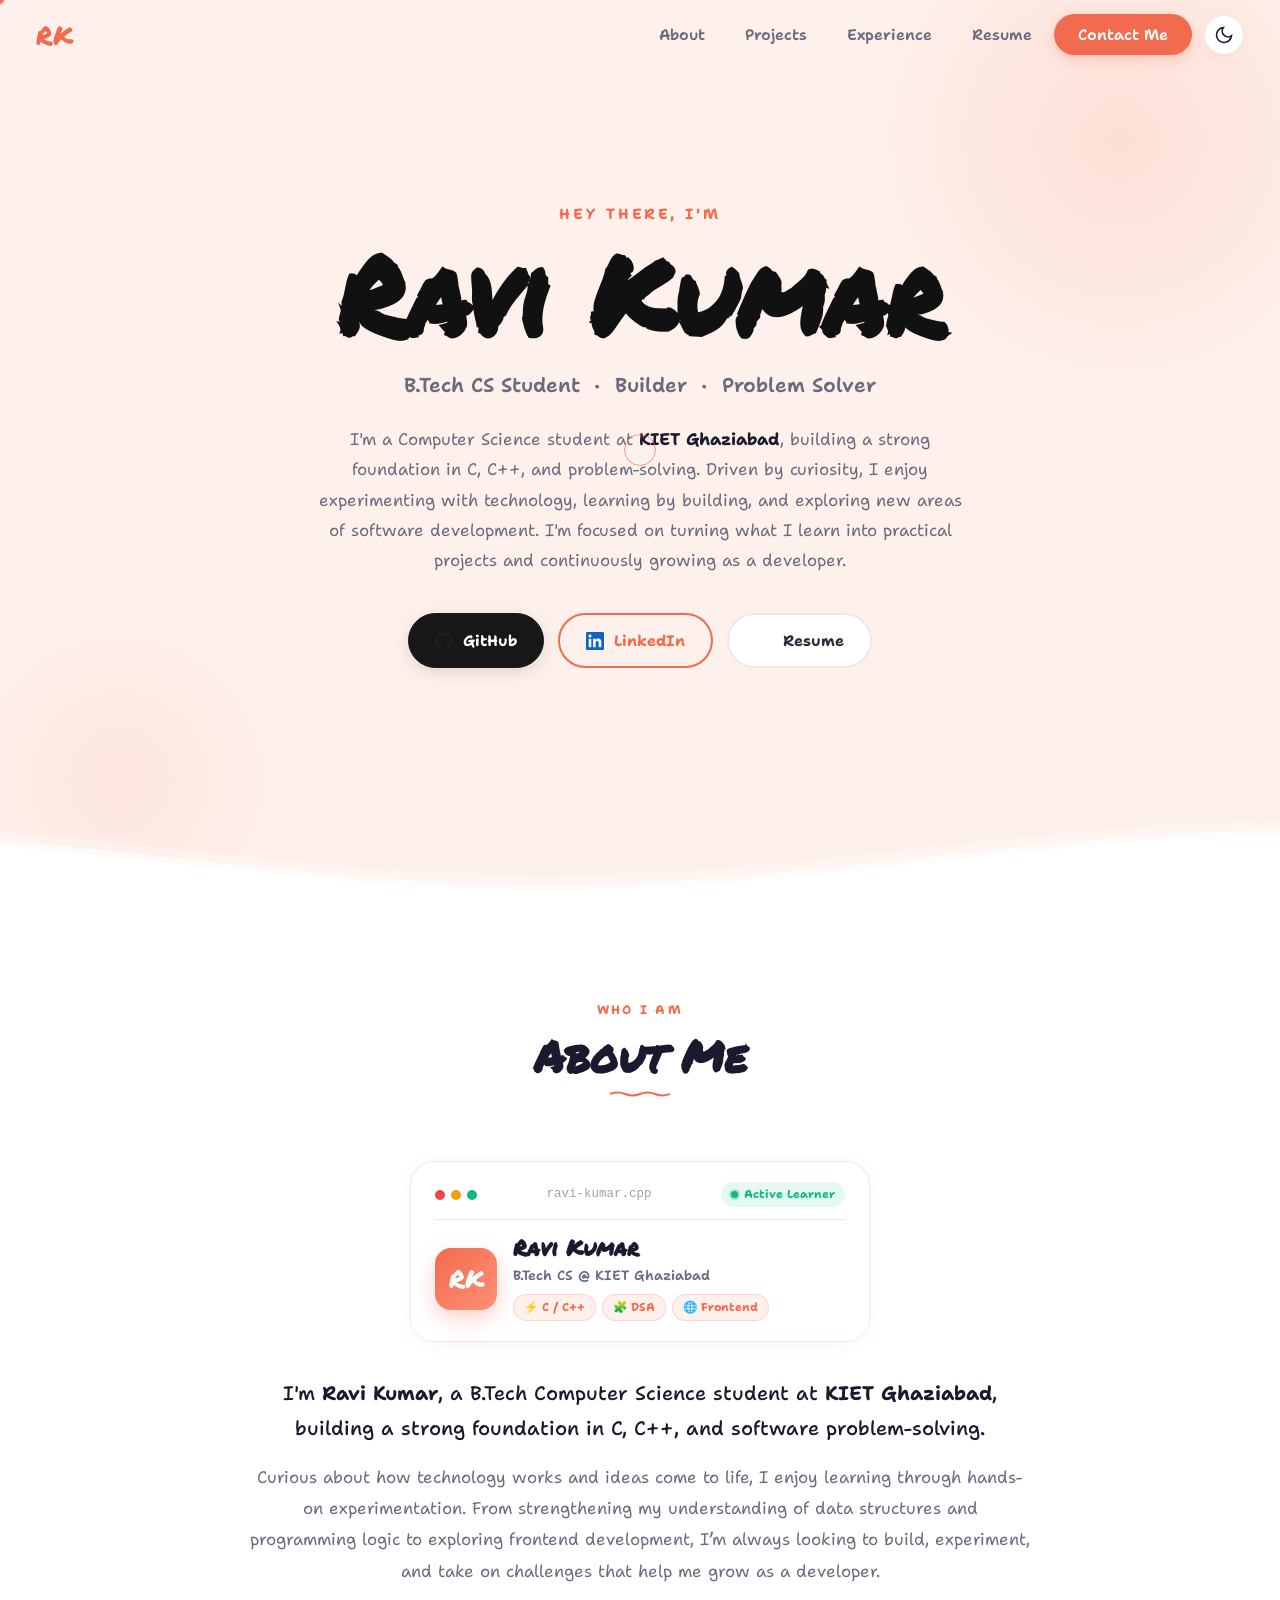
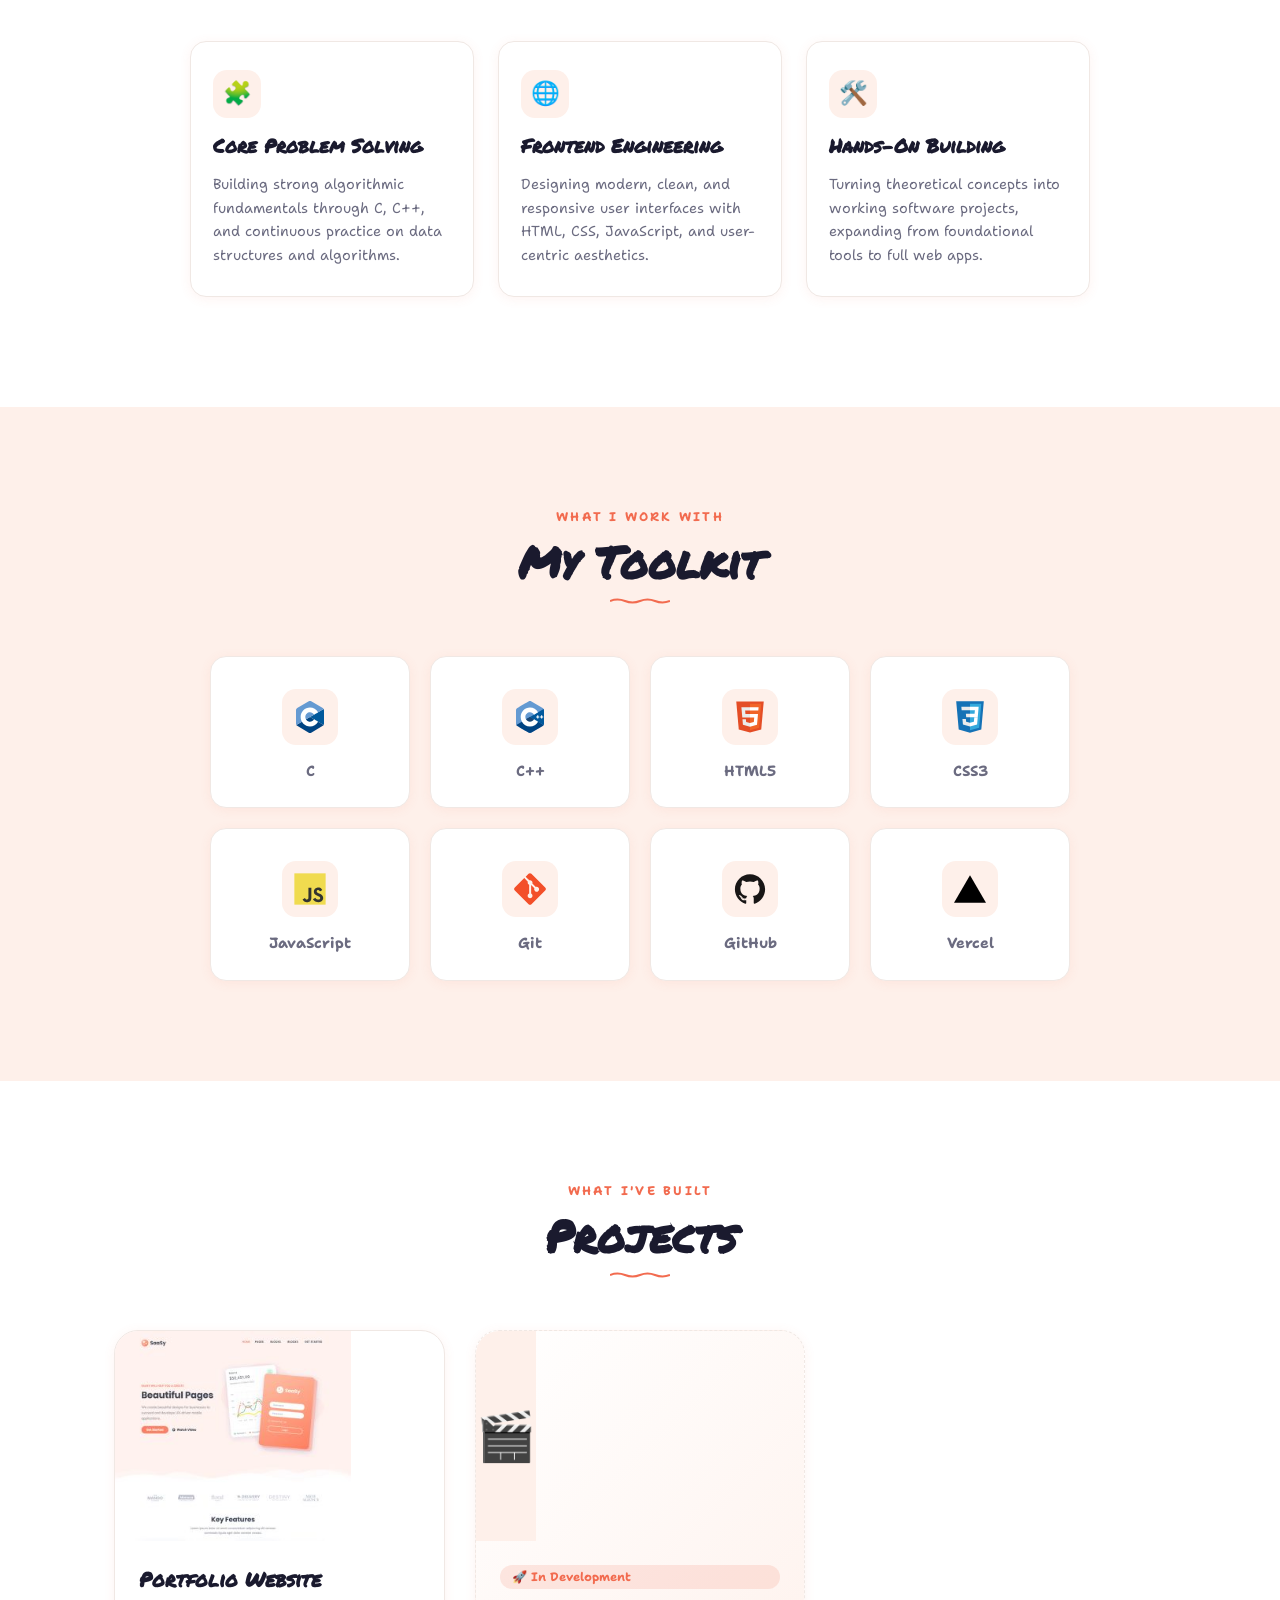
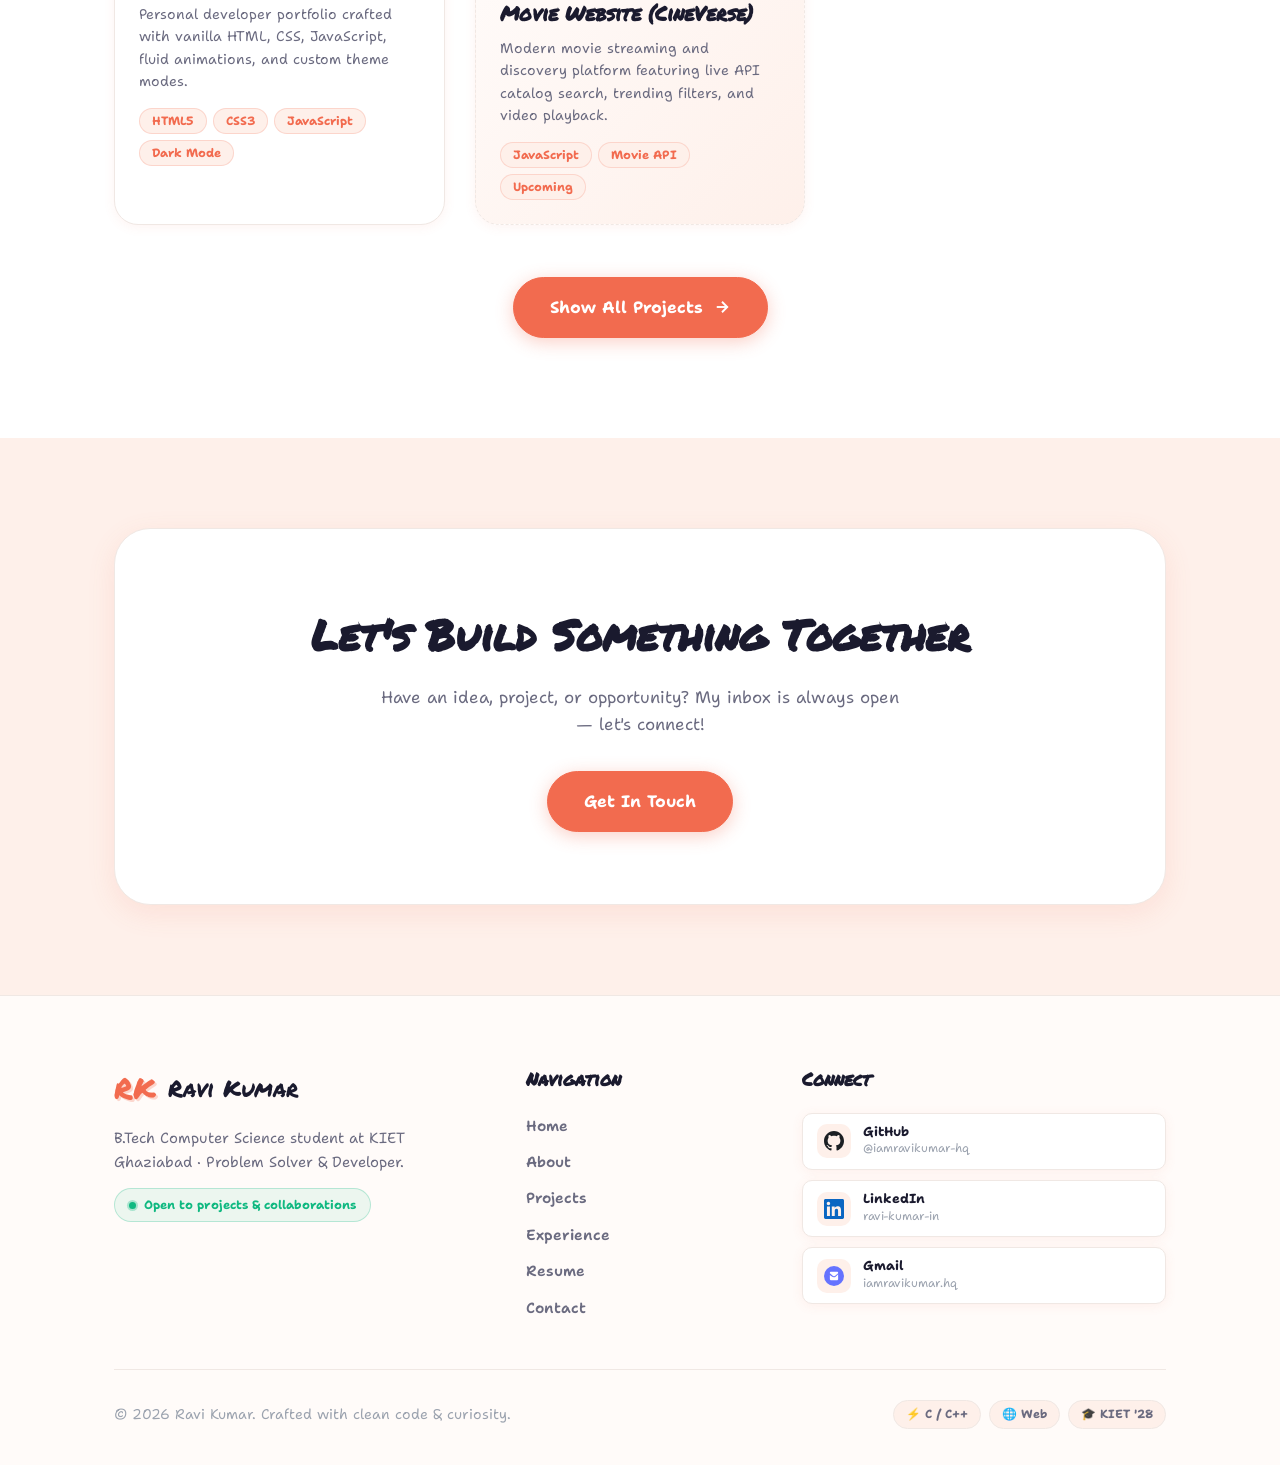
==== index.html @ 20025835 "Initial commit" ====
<!DOCTYPE html>
<html lang="en">
<head>
  <meta charset="UTF-8" />
  <meta name="viewport" content="width=device-width, initial-scale=1.0" />
  <title>Ravi Kumar — Portfolio</title>
  <link rel="stylesheet" href="style.css" />
  <!-- Theme Setter to prevent Flash of Unstyled Theme -->
  <script>
    (function () {
      const saved = localStorage.getItem('theme');
      const prefersDark = window.matchMedia && window.matchMedia('(prefers-color-scheme: dark)').matches;
      if (saved === 'dark' || (!saved && prefersDark)) {
        document.documentElement.setAttribute('data-theme', 'dark');
      } else {
        document.documentElement.setAttribute('data-theme', 'light');
      }
    })();
  </script>
</head>
<body>

  <!-- Custom Cursor -->
  <div class="cursor-dot" id="cursorDot"></div>
  <div class="cursor-ring" id="cursorRing"></div>

  <!-- ═══════════════════════════ NAV ═══════════════════════════ -->
  <nav class="navbar" id="navbar">
    <div class="nav-brand">
      <a href="index.html"><span class="brand-marker">RK</span></a>
    </div>
    <div class="nav-right">
      <ul class="nav-links" id="navLinks">
        <li><a href="#about"           class="nav-link">About</a></li>
        <li><a href="#projects"        class="nav-link">Projects</a></li>
        <li><a href="experience.html"  class="nav-link">Experience</a></li>
        <li><a href="resume.html"      class="nav-link">Resume</a></li>
        <li><a href="contact.html"     class="nav-link nav-cta">Contact Me</a></li>
      </ul>
      <button class="theme-toggle" id="themeToggle" aria-label="Toggle dark/light theme" title="Toggle theme">
        <svg class="sun-icon" viewBox="0 0 24 24" width="20" height="20" fill="none" stroke="currentColor" stroke-width="2"><circle cx="12" cy="12" r="5"/><line x1="12" y1="1" x2="12" y2="3"/><line x1="12" y1="21" x2="12" y2="23"/><line x1="4.22" y1="4.22" x2="5.64" y2="5.64"/><line x1="18.36" y1="18.36" x2="19.78" y2="19.78"/><line x1="1" y1="12" x2="3" y2="12"/><line x1="21" y1="12" x2="23" y2="12"/><line x1="4.22" y1="19.78" x2="5.64" y2="18.36"/><line x1="18.36" y1="5.64" x2="19.78" y2="4.22"/></svg>
        <svg class="moon-icon" viewBox="0 0 24 24" width="20" height="20" fill="none" stroke="currentColor" stroke-width="2"><path d="M21 12.79A9 9 0 1 1 11.21 3 7 7 0 0 0 21 12.79z"/></svg>
      </button>
      <button class="hamburger" id="hamburger" aria-label="Toggle menu">
        <span></span><span></span><span></span>
      </button>
    </div>
  </nav>

  <!-- ═══════════════════════════ HERO ═══════════════════════════ -->
  <section class="hero" id="home">
    <div class="hero-content">
      <p class="hero-greeting">Hey there, I'm</p>
      <!-- User Req 1: Ravi Kumar written in black color -->
      <h1 class="hero-name">Ravi <span>Kumar</span></h1>
      <p class="hero-tagline">B.Tech CS Student &nbsp;·&nbsp; Builder &nbsp;·&nbsp; Problem Solver</p>
      <!-- User Req 6: Updated hero about me -->
      <p class="hero-about">
        I'm a Computer Science student at <strong>KIET Ghaziabad</strong>, building a strong foundation in C, C++, and problem-solving. Driven by curiosity, I enjoy experimenting with technology, learning by building, and exploring new areas of software development. I'm focused on turning what I learn into practical projects and continuously growing as a developer.
      </p>
      <div class="hero-actions">
        <!-- User Req 2 & 5: GitHub button is NOT always orange, correct GitHub link -->
        <a href="https://github.com/iamravikumar-hq" target="_blank" rel="noopener noreferrer" class="btn btn-github">
          <img src="assets/socialicons/github-light.svg" alt="GitHub" width="18" height="18" />
          GitHub
        </a>
        <!-- User Req 5: Correct LinkedIn link -->
        <a href="https://www.linkedin.com/in/ravi-kumar-in" target="_blank" rel="noopener noreferrer" class="btn btn-outline">
          <img src="assets/socialicons/linkedin.svg" alt="LinkedIn" width="18" height="18" />
          LinkedIn
        </a>
        <!-- User Req 13: Resume button links to in-progress resume page -->
        <a href="resume.html" class="btn btn-ghost">
          <img src="assets/techstackicon/icons8-document.svg" alt="Resume" width="18" height="18" />
          Resume
        </a>
      </div>
    </div>

    <!-- User Req 3: "remove that scroll under linkedin" — hero-scroll completely removed -->

    <!-- Animated Wave divider with Dark Mode Support -->
    <div class="hero-wave">
      <svg class="waves" xmlns="http://www.w3.org/2000/svg" xmlns:xlink="http://www.w3.org/1999/xlink"
        viewBox="0 24 150 28" preserveAspectRatio="none" shape-rendering="auto">
        <defs>
          <path id="gentle-wave" d="M-160 44c30 0 58-18 88-18s 58 18 88 18 58-18 88-18 58 18 88 18 v44h-352z" />
        </defs>
        <g class="parallax-waves">
          <use class="wave-layer wave-1" xlink:href="#gentle-wave" x="48" y="0" />
          <use class="wave-layer wave-2" xlink:href="#gentle-wave" x="48" y="3" />
          <use class="wave-layer wave-3" xlink:href="#gentle-wave" x="48" y="5" />
          <use class="wave-layer wave-4" xlink:href="#gentle-wave" x="48" y="7" />
        </g>
      </svg>
    </div>
  </section>

  <!-- ═══════════════════════════ ABOUT ═══════════════════════════ -->
  <section class="about-strip" id="about">
    <div class="container">
      <div class="about-centered">

        <div class="section-head" style="margin-bottom: 28px;">
          <span class="section-eyebrow">Who I Am</span>
          <h2 class="section-title">About Me</h2>
          <span class="wavy-line"></span>
        </div>

        <!-- User Req 7: Replaced unprofessional circle & green dot with modern developer card -->
        <div class="about-dev-badge">
          <div class="dev-badge-header">
            <div class="terminal-dots">
              <span class="dot red"></span>
              <span class="dot yellow"></span>
              <span class="dot green"></span>
            </div>
            <span class="terminal-title">ravi-kumar.cpp</span>
            <span class="dev-status-pill">
              <span class="pulse-dot"></span> Active Learner
            </span>
          </div>
          <div class="dev-badge-body">
            <div class="dev-avatar-initials">RK</div>
            <div class="dev-badge-info">
              <h3 class="dev-name">Ravi Kumar</h3>
              <p class="dev-role">B.Tech CS @ KIET Ghaziabad</p>
              <div class="dev-tags">
                <span class="dev-tag">⚡ C / C++</span>
                <span class="dev-tag">🧩 DSA</span>
                <span class="dev-tag">🌐 Frontend</span>
              </div>
            </div>
          </div>
        </div>

        <!-- User Req 7: Updated bio story -->
        <div class="about-bio-box">
          <p class="about-lead">
            I'm <strong>Ravi Kumar</strong>, a B.Tech Computer Science student at <strong>KIET Ghaziabad</strong>, building a strong foundation in C, C++, and software problem-solving.
          </p>
          <p class="about-text">
            Curious about how technology works and ideas come to life, I enjoy learning through hands-on experimentation. From strengthening my understanding of data structures and programming logic to exploring frontend development, I’m always looking to build, experiment, and take on challenges that help me grow as a developer.
          </p>
        </div>

        <!-- User Req 8: Replaced 4 counter boxes with 3 sleek Focus & Exploration Cards -->
        <div class="about-focus-grid">
          <div class="focus-card">
            <div class="focus-icon-wrap">🧩</div>
            <h3 class="focus-title">Core Problem Solving</h3>
            <p class="focus-desc">Building strong algorithmic fundamentals through C, C++, and continuous practice on data structures and algorithms.</p>
          </div>
          <div class="focus-card">
            <div class="focus-icon-wrap">🌐</div>
            <h3 class="focus-title">Frontend Engineering</h3>
            <p class="focus-desc">Designing modern, clean, and responsive user interfaces with HTML, CSS, JavaScript, and user-centric aesthetics.</p>
          </div>
          <div class="focus-card">
            <div class="focus-icon-wrap">🛠️</div>
            <h3 class="focus-title">Hands-On Building</h3>
            <p class="focus-desc">Turning theoretical concepts into working software projects, expanding from foundational tools to full web apps.</p>
          </div>
        </div>

      </div>
    </div>
  </section>

  <!-- ═══════════════════════════ TOOLKIT ═══════════════════════════ -->
  <section class="toolkit" id="toolkit">
    <div class="container">
      <div class="section-head">
        <span class="section-eyebrow">What I Work With</span>
        <h2 class="section-title">My Toolkit</h2>
        <span class="wavy-line"></span>
      </div>

      <div class="tools-grid">

        <div class="tool-card">
          <div class="tool-icon-wrap">
            <img src="assets/techstackicon/c.svg" alt="C" class="tool-svg-icon" />
          </div>
          <span class="tool-name">C</span>
        </div>

        <div class="tool-card">
          <div class="tool-icon-wrap">
            <img src="assets/techstackicon/c++/cplusplus.svg" alt="C++" class="tool-svg-icon" />
          </div>
          <span class="tool-name">C++</span>
        </div>

        <div class="tool-card">
          <div class="tool-icon-wrap">
            <img src="assets/techstackicon/html5/html5-original.svg" alt="HTML5" class="tool-svg-icon" />
          </div>
          <span class="tool-name">HTML5</span>
        </div>

        <div class="tool-card">
          <div class="tool-icon-wrap">
            <img src="assets/techstackicon/css3/css3-original.svg" alt="CSS3" class="tool-svg-icon" />
          </div>
          <span class="tool-name">CSS3</span>
        </div>

        <div class="tool-card">
          <div class="tool-icon-wrap">
            <img src="assets/techstackicon/javascript/javascript-original.svg" alt="JavaScript" class="tool-svg-icon" />
          </div>
          <span class="tool-name">JavaScript</span>
        </div>

        <div class="tool-card">
          <div class="tool-icon-wrap">
            <img src="assets/techstackicon/git/git-original.svg" alt="Git" class="tool-svg-icon" />
          </div>
          <span class="tool-name">Git</span>
        </div>

        <div class="tool-card">
          <div class="tool-icon-wrap">
            <img src="assets/techstackicon/github/github-original.svg" alt="GitHub" class="tool-svg-icon" />
          </div>
          <span class="tool-name">GitHub</span>
        </div>

        <div class="tool-card">
          <div class="tool-icon-wrap">
            <img src="assets/techstackicon/vercel/vercel-original.svg" alt="Vercel" class="tool-svg-icon" />
          </div>
          <span class="tool-name">Vercel</span>
        </div>

      </div>
    </div>
  </section>

  <!-- ═══════════════════════════ PROJECTS PREVIEW ═══════════════════════════ -->
  <section class="projects-preview" id="projects">
    <div class="container">
      <div class="section-head">
        <span class="section-eyebrow">What I've Built</span>
        <h2 class="section-title">Projects</h2>
        <span class="wavy-line"></span>
      </div>

      <div class="projects-grid" id="projectsGrid">

        <!-- Portfolio Project Card -->
        <button
          class="project-card"
          onclick="openModal('portfolio')"
          aria-label="View Portfolio project"
        >
          <div class="project-card-img">
            <img src="assets/templates/01_home-300x267.jpg.jpeg" alt="Portfolio Project Screenshot" />
            <div class="project-card-overlay">
              <span class="view-label">View Details</span>
            </div>
          </div>
          <div class="project-card-info">
            <h3 class="project-name">Portfolio Website</h3>
            <p class="project-desc-short">Personal developer portfolio crafted with vanilla HTML, CSS, JavaScript, fluid animations, and custom theme modes.</p>
            <div class="project-tags">
              <span class="tag">HTML5</span>
              <span class="tag">CSS3</span>
              <span class="tag">JavaScript</span>
              <span class="tag">Dark Mode</span>
            </div>
          </div>
        </button>

        <!-- Upcoming Movie Website Preview Card -->
        <button
          class="project-card project-card-teaser"
          onclick="openModal('cineverse')"
          aria-label="Upcoming Project: CineVerse"
        >
          <div class="project-card-img">
            🎬
          </div>
          <div class="project-card-info">
            <div class="teaser-badge">🚀 In Development</div>
            <h3 class="project-name">Movie Website (CineVerse)</h3>
            <p class="project-desc-short">Modern movie streaming and discovery platform featuring live API catalog search, trending filters, and video playback.</p>
            <div class="project-tags">
              <span class="tag">JavaScript</span>
              <span class="tag">Movie API</span>
              <span class="tag">Upcoming</span>
            </div>
          </div>
        </button>

      </div>

      <div class="projects-cta">
        <a href="projects.html" class="btn btn-primary btn-lg">
          Show All Projects
          <svg viewBox="0 0 24 24" width="18" height="18" fill="none" stroke="currentColor" stroke-width="2.5"><line x1="5" y1="12" x2="19" y2="12"/><polyline points="12,5 19,12 12,19"/></svg>
        </a>
      </div>
    </div>
  </section>

  <!-- ═══════════════════════════ CONTACT TEASER ═══════════════════════════ -->
  <section class="contact-teaser">
    <div class="container">
      <div class="teaser-box">
        <h2 class="teaser-title">Let's Build Something Together</h2>
        <p class="teaser-desc">Have an idea, project, or opportunity? My inbox is always open — let's connect!</p>
        <a href="contact.html" class="btn btn-primary btn-lg">Get In Touch</a>
      </div>
    </div>
  </section>

  <!-- ═══════════════════════════ LIGHT 3D FOOTER (Req 10) ═══════════════════════════ -->
  <footer class="footer">
    <div class="container">
      <div class="footer-top">
        <div class="footer-brand-col">
          <div class="footer-brand">
            <span class="brand-marker-3d">RK</span>
            <span class="footer-name">Ravi Kumar</span>
          </div>
          <p class="footer-bio">
            B.Tech Computer Science student at KIET Ghaziabad · Problem Solver &amp; Developer.
          </p>
          <div class="footer-status-badge">
            <span class="status-indicator-ping"></span>
            <span>Open to projects &amp; collaborations</span>
          </div>
        </div>

        <div class="footer-nav-col">
          <h4 class="footer-col-title">Navigation</h4>
          <ul class="footer-nav-links">
            <li><a href="#home" class="footer-link">Home</a></li>
            <li><a href="#about" class="footer-link">About</a></li>
            <li><a href="projects.html" class="footer-link">Projects</a></li>
            <li><a href="experience.html" class="footer-link">Experience</a></li>
            <li><a href="resume.html" class="footer-link">Resume</a></li>
            <li><a href="contact.html" class="footer-link">Contact</a></li>
          </ul>
        </div>

        <div class="footer-social-col">
          <h4 class="footer-col-title">Connect</h4>
          <div class="footer-social-cards">
            <!-- User Req 5: Updated GitHub link -->
            <a href="https://github.com/iamravikumar-hq" target="_blank" rel="noopener noreferrer" class="footer-social-card" aria-label="GitHub">
              <div class="social-card-icon">
                <img src="assets/socialicons/github-light.svg" alt="GitHub" width="20" height="20" />
              </div>
              <div class="social-card-text">
                <span class="social-card-name">GitHub</span>
                <span class="social-card-handle">@iamravikumar-hq</span>
              </div>
            </a>
            <!-- User Req 5: Updated LinkedIn link -->
            <a href="https://www.linkedin.com/in/ravi-kumar-in" target="_blank" rel="noopener noreferrer" class="footer-social-card" aria-label="LinkedIn">
              <div class="social-card-icon">
                <img src="assets/socialicons/linkedin.svg" alt="LinkedIn" width="20" height="20" />
              </div>
              <div class="social-card-text">
                <span class="social-card-name">LinkedIn</span>
                <span class="social-card-handle">ravi-kumar-in</span>
              </div>
            </a>
            <!-- User Req 12: Direct Gmail compose link -->
            <a href="https://mail.google.com/mail/?view=cm&fs=1&to=iamravikumar.hq@gmail.com&su=Hello%20Ravi%20-%20Portfolio%20Inquiry" target="_blank" rel="noopener noreferrer" class="footer-social-card" aria-label="Gmail">
              <div class="social-card-icon">
                <img src="assets/socialicons/mail.svg" alt="Gmail" width="20" height="20" />
              </div>
              <div class="social-card-text">
                <span class="social-card-name">Gmail</span>
                <span class="social-card-handle">iamravikumar.hq</span>
              </div>
            </a>
          </div>
        </div>
      </div>

      <div class="footer-bottom">
        <div class="footer-copy">
          <p>&#169; 2026 Ravi Kumar. Crafted with clean code &amp; curiosity.</p>
        </div>
        <div class="footer-badge-3d">
          <span class="tech-pill">⚡ C / C++</span>
          <span class="tech-pill">🌐 Web</span>
          <span class="tech-pill">🎓 KIET '28</span>
        </div>
      </div>
    </div>
  </footer>

  <!-- ═══════════════════════════ MODAL ═══════════════════════════ -->
  <div class="modal-overlay" id="modalOverlay" role="dialog" aria-modal="true" aria-labelledby="modalTitle">
    <div class="modal-box">
      <button class="modal-close" id="modalClose" aria-label="Close">&times;</button>
      <div class="modal-img">
        <img id="modalImg" src="" alt="" />
      </div>
      <div class="modal-body">
        <h2 class="modal-title" id="modalTitle"></h2>
        <p class="modal-desc"  id="modalDesc"></p>
        <div class="modal-tags" id="modalTags"></div>
        <div class="modal-links">
          <a href="#" id="modalLive" target="_blank" rel="noopener noreferrer" class="btn btn-primary">
            <svg viewBox="0 0 24 24" width="16" height="16" fill="none" stroke="currentColor" stroke-width="2"><path d="M18 13v6a2 2 0 01-2 2H5a2 2 0 01-2-2V8a2 2 0 012-2h6"/><polyline points="15,3 21,3 21,9"/><line x1="10" y1="14" x2="21" y2="3"/></svg>
            Live Demo
          </a>
          <a href="https://github.com/iamravikumar-hq" id="modalGithub" target="_blank" rel="noopener noreferrer" class="btn btn-outline">
            <img src="assets/techstackicon/github/github-original.svg" alt="GitHub" width="16" height="16" />
            Source Code
          </a>
        </div>
      </div>
    </div>
  </div>

  <script src="script.js"></script>
</body>
</html>
---- style.css ----
/* =============================================
   RAVI KUMAR PORTFOLIO — STYLESHEET
   Light & Dark Theme Editions
   Fonts: Shantell Sans (body) + Permanent Marker (display)
   ============================================= */

/* ── FONT FACES ── */
@font-face {
  font-family: 'Permanent Marker';
  src: url('assets/fonts/Permanent_Marker/PermanentMarker-Regular.ttf') format('truetype');
  font-weight: 400;
  font-display: swap;
}
@font-face {
  font-family: 'Shantell Sans';
  src: url('assets/fonts/Shantell_Sans/ShantellSans-VariableFont_BNCE,INFM,SPAC,wght.ttf') format('truetype');
  font-weight: 100 900;
  font-display: swap;
}
@font-face {
  font-family: 'Shantell Sans';
  src: url('assets/fonts/Shantell_Sans/ShantellSans-Italic-VariableFont_BNCE,INFM,SPAC,wght.ttf') format('truetype');
  font-weight: 100 900;
  font-style: italic;
  font-display: swap;
}

/* ── CSS CUSTOM PROPERTIES (LIGHT THEME DEFAULT) ── */
:root {
  /* Colors */
  --bg-base:           #fff9f7;
  --bg-peach:          #fef0ea;
  --bg-white:          #ffffff;
  --bg-card:           #ffffff;
  --bg-card-hover:     #fff5f0;

  --accent:            #f26b4f;
  --accent-light:      #ff8a72;
  --accent-glow:       rgba(242, 107, 79, 0.16);
  --accent-bg:         #fef0ea;

  --hero-title-color:  #111111;   /* Black color for Ravi Kumar */
  --navy:              #1a1a2e;
  --text-primary:      #2d2d3a;
  --text-secondary:    #6b6b80;
  --text-muted:        #9ca3af;

  --border:            #f0e8e4;
  --border-hover:      #f26b4f;

  --footer-bg:         #fffbf9;
  --footer-border:     #f0e8e4;
  --footer-card-bg:    #ffffff;
  --footer-card-border:#f0e8e4;

  --shadow-sm:         0 2px 12px rgba(242, 107, 79, 0.08);
  --shadow-md:         0 8px 28px rgba(242, 107, 79, 0.12);
  --shadow-lg:         0 18px 48px rgba(0, 0, 0, 0.09);

  /* Wave SVG Colors (transitioning into --bg-white) */
  --wave-1:            rgba(255, 255, 255, 0.35);
  --wave-2:            rgba(255, 255, 255, 0.6);
  --wave-3:            rgba(255, 255, 255, 0.85);
  --wave-4:            #ffffff;

  /* Typography */
  --font-display:      'Permanent Marker', cursive;
  --font-body:         'Shantell Sans', sans-serif;

  /* Layout */
  --nav-h:             70px;
  --radius:            16px;
  --radius-sm:         10px;
  --radius-lg:         24px;
  --radius-xl:         36px;
  --transition:        0.28s cubic-bezier(0.16, 1, 0.3, 1);
}

/* ── DARK THEME ── */
[data-theme="dark"] {
  --bg-base:           #0a0e17;
  --bg-peach:          #111724;
  --bg-white:          #161f30;
  --bg-card:           #1a2438;
  --bg-card-hover:     #212d46;

  --accent:            #f26b4f;
  --accent-light:      #ff856b;
  --accent-glow:       rgba(242, 107, 79, 0.25);
  --accent-bg:         rgba(242, 107, 79, 0.15);

  --hero-title-color:  #f8fafc;   /* High contrast crisp white for dark mode */
  --navy:              #f8fafc;
  --text-primary:      #f1f5f9;
  --text-secondary:    #94a3b8;
  --text-muted:        #64748b;

  --border:            #243048;
  --border-hover:      #f26b4f;

  --footer-bg:         #0f1522;
  --footer-border:     #1e293b;
  --footer-card-bg:    #161f30;
  --footer-card-border:#243048;

  --shadow-sm:         0 2px 12px rgba(0, 0, 0, 0.35);
  --shadow-md:         0 8px 28px rgba(0, 0, 0, 0.48);
  --shadow-lg:         0 18px 48px rgba(0, 0, 0, 0.65);

  --wave-1:            rgba(22, 31, 48, 0.35);
  --wave-2:            rgba(22, 31, 48, 0.6);
  --wave-3:            rgba(22, 31, 48, 0.85);
  --wave-4:            #161f30;
}

/* ── RESET ── */
*, *::before, *::after {
  box-sizing: border-box;
  margin: 0;
  padding: 0;
}

html {
  scroll-behavior: smooth;
  font-size: 16px;
  cursor: none;
}

body {
  font-family: var(--font-body);
  background: var(--bg-base);
  color: var(--text-primary);
  line-height: 1.65;
  overflow-x: hidden;
  cursor: none;
  transition: background-color 0.3s ease, color 0.3s ease;
}

a {
  color: inherit;
  text-decoration: none;
  cursor: none;
}
img {
  max-width: 100%;
  display: block;
}
button {
  background: none;
  border: none;
  font-family: inherit;
  cursor: none;
}
ul {
  list-style: none;
}

/* ── CUSTOM CURSOR ── */
.cursor-dot,
.cursor-ring {
  position: fixed;
  top: 0;
  left: 0;
  pointer-events: none;
  z-index: 999999;
  transform: translate(-50%, -50%);
  border-radius: 50%;
  will-change: transform, left, top;
}

.cursor-dot {
  width: 7px;
  height: 7px;
  background: var(--accent);
  transition: transform 0.12s ease, background-color 0.2s ease, opacity 0.25s ease;
}

.cursor-ring {
  width: 32px;
  height: 32px;
  border: 1.5px solid var(--accent);
  opacity: 0.65;
  transition: width 0.2s cubic-bezier(0.16, 1, 0.3, 1),
              height 0.2s cubic-bezier(0.16, 1, 0.3, 1),
              border-color 0.2s ease,
              background-color 0.2s ease,
              opacity 0.2s ease;
}

/* Hover effect: user requested cursor pointer slightly small when hovering */
body .cursor-ring.hovered {
  width: 22px;
  height: 22px;
  opacity: 0.95;
  border-color: var(--accent);
  background: var(--accent-glow);
}

body .cursor-dot.hovered {
  transform: translate(-50%, -50%) scale(0.7);
  background: var(--accent);
}

body.cursor-hidden .cursor-dot,
body.cursor-hidden .cursor-ring {
  opacity: 0 !important;
}

/* On Touch Devices: gracefully fallback to default pointer */
@media (pointer: coarse) {
  .cursor-dot, .cursor-ring { display: none !important; }
  html, body, button, a, .btn { cursor: auto !important; }
}

/* ── SCROLLBAR ── */
::-webkit-scrollbar { width: 6px; }
::-webkit-scrollbar-track { background: var(--bg-peach); }
::-webkit-scrollbar-thumb { background: var(--accent); border-radius: 3px; }

/* ── CONTAINER & UTILITIES ── */
.container {
  max-width: 1100px;
  margin: 0 auto;
  padding: 0 24px;
}

.wavy-line {
  display: block;
  width: 60px;
  height: 6px;
  margin: 10px auto 36px;
  background: none;
  position: relative;
}
.wavy-line::after {
  content: '';
  display: block;
  position: absolute;
  left: 0; top: 0;
  width: 100%;
  height: 100%;
  background-image: url("data:image/svg+xml,%3Csvg width='60' height='6' viewBox='0 0 60 6' fill='none' xmlns='http://www.w3.org/2000/svg'%3E%3Cpath d='M0 3 Q7.5 0 15 3 Q22.5 6 30 3 Q37.5 0 45 3 Q52.5 6 60 3' stroke='%23f26b4f' stroke-width='2' fill='none'/%3E%3C/svg%3E");
  background-repeat: no-repeat;
  background-size: 100%;
}

.section-head {
  text-align: center;
  margin-bottom: 52px;
}

.section-eyebrow {
  display: block;
  font-family: var(--font-body);
  font-weight: 700;
  font-size: 0.78rem;
  letter-spacing: 0.18em;
  text-transform: uppercase;
  color: var(--accent);
  margin-bottom: 10px;
  text-align: center;
}

.section-title {
  font-family: var(--font-display);
  font-size: clamp(2rem, 4.2vw, 2.75rem);
  line-height: 1.15;
  color: var(--navy);
  text-align: center;
  margin-bottom: 0;
}

/* ── BUTTONS ── */
.btn {
  display: inline-flex;
  align-items: center;
  justify-content: center;
  gap: 10px;
  padding: 13px 26px;
  border-radius: 50px;
  font-family: var(--font-body);
  font-weight: 700;
  font-size: 0.95rem;
  transition: var(--transition);
  cursor: none;
  position: relative;
  text-decoration: none;
  white-space: nowrap;
}

.btn-primary {
  background: var(--accent);
  color: #ffffff;
  border: 1.5px solid var(--accent);
  box-shadow: 0 4px 18px rgba(242, 107, 79, 0.32);
}
.btn-primary:hover {
  background: var(--accent-light);
  border-color: var(--accent-light);
  transform: translateY(-2px);
  box-shadow: 0 8px 26px rgba(242, 107, 79, 0.42);
}

/* GitHub button: Sleek dark styling (not always orange!) */
.btn-github {
  background: #181717;
  color: #ffffff;
  border: 1.5px solid #181717;
  box-shadow: 0 4px 16px rgba(0, 0, 0, 0.12);
}
.btn-github:hover {
  background: #24292e;
  border-color: #24292e;
  color: #ffffff;
  transform: translateY(-2px);
  box-shadow: 0 8px 24px rgba(0, 0, 0, 0.2);
}
[data-theme="dark"] .btn-github {
  background: #212836;
  color: #f1f5f9;
  border-color: #334155;
}
[data-theme="dark"] .btn-github:hover {
  background: #2c384d;
  border-color: #f26b4f;
}

.btn-outline {
  border: 2px solid var(--accent);
  color: var(--accent);
  background: transparent;
}
.btn-outline:hover {
  background: var(--accent);
  color: #ffffff;
  transform: translateY(-2px);
  box-shadow: 0 6px 20px rgba(242, 107, 79, 0.28);
}

.btn-ghost {
  color: var(--text-primary);
  border: 2px solid var(--border);
  background: var(--bg-card);
}
.btn-ghost:hover {
  border-color: var(--accent);
  color: var(--accent);
  transform: translateY(-2px);
  box-shadow: var(--shadow-sm);
}

.btn-lg {
  padding: 16px 36px;
  font-size: 1.03rem;
}

.btn img {
  width: 18px;
  height: 18px;
  object-fit: contain;
  vertical-align: middle;
}

/* ── NAVBAR ── */
.navbar {
  position: fixed;
  top: 0; left: 0; right: 0;
  z-index: 1000;
  height: var(--nav-h);
  display: flex;
  align-items: center;
  justify-content: space-between;
  padding: 0 36px;
  transition: background 0.3s ease, box-shadow 0.3s ease, border-color 0.3s ease;
  background: transparent;
}
.navbar.scrolled {
  background: rgba(255, 249, 247, 0.94);
  backdrop-filter: blur(16px);
  -webkit-backdrop-filter: blur(16px);
  box-shadow: 0 2px 18px rgba(242, 107, 79, 0.08);
  border-bottom: 1px solid var(--border);
}
[data-theme="dark"] .navbar.scrolled {
  background: rgba(16, 23, 36, 0.92);
  box-shadow: 0 2px 20px rgba(0, 0, 0, 0.4);
}

.nav-brand {
  display: flex;
  align-items: center;
  gap: 10px;
}
.brand-marker {
  font-family: var(--font-display);
  font-size: 1.65rem;
  color: var(--accent);
  transition: transform 0.25s ease;
  display: inline-block;
}
.nav-brand:hover .brand-marker {
  transform: scale(1.08) rotate(-4deg);
}

.nav-right {
  display: flex;
  align-items: center;
  gap: 12px;
}

.nav-links {
  display: flex;
  align-items: center;
  gap: 4px;
}
.nav-link {
  font-weight: 600;
  font-size: 0.95rem;
  color: var(--text-secondary);
  padding: 8px 18px;
  border-radius: 50px;
  transition: var(--transition);
  cursor: none;
}
.nav-link:hover,
.nav-link.active {
  color: var(--accent);
}

.nav-cta {
  background: var(--accent) !important;
  color: #ffffff !important;
  padding: 10px 24px !important;
  border-radius: 50px !important;
  box-shadow: 0 4px 14px rgba(242, 107, 79, 0.28);
}
.nav-cta:hover {
  background: var(--accent-light) !important;
  transform: translateY(-2px);
  box-shadow: 0 6px 22px rgba(242, 107, 79, 0.4) !important;
}

/* Theme Toggle Button */
.theme-toggle {
  width: 40px;
  height: 40px;
  border-radius: 50%;
  border: 1.5px solid var(--border);
  background: var(--bg-card);
  color: var(--navy);
  display: flex;
  align-items: center;
  justify-content: center;
  transition: var(--transition);
  cursor: none;
  box-shadow: var(--shadow-sm);
  position: relative;
  overflow: hidden;
}
.theme-toggle:hover {
  border-color: var(--accent);
  color: var(--accent);
  transform: translateY(-2px) rotate(15deg);
  box-shadow: var(--shadow-md);
}
.theme-toggle .sun-icon {
  display: none;
  stroke: #ff9d00;
  transition: transform 0.3s ease;
}
.theme-toggle .moon-icon {
  display: block;
  stroke: var(--navy);
  transition: transform 0.3s ease;
}
[data-theme="dark"] .theme-toggle .sun-icon {
  display: block;
}
[data-theme="dark"] .theme-toggle .moon-icon {
  display: none;
}

/* Hamburger */
.hamburger {
  display: none;
  flex-direction: column;
  gap: 5px;
  padding: 8px;
  cursor: none;
  background: none;
  border: none;
}
.hamburger span {
  display: block;
  width: 25px;
  height: 2px;
  background: var(--navy);
  border-radius: 2px;
  transition: var(--transition);
}
.hamburger.open span:nth-child(1) { transform: rotate(45deg) translate(5px, 5px); }
.hamburger.open span:nth-child(2) { opacity: 0; transform: scaleX(0); }
.hamburger.open span:nth-child(3) { transform: rotate(-45deg) translate(5px, -5px); }

/* ── HERO ── */
.hero {
  min-height: 100vh;
  display: flex;
  flex-direction: column;
  justify-content: center;
  align-items: center;
  text-align: center;
  padding: calc(var(--nav-h) + 40px) 24px 140px;
  background: var(--bg-peach);
  position: relative;
  overflow: hidden;
}

.hero::before {
  content: '';
  position: absolute;
  width: 520px; height: 520px;
  background: radial-gradient(circle, rgba(242, 107, 79, 0.12), transparent 70%);
  top: -120px; right: -100px;
  border-radius: 50%;
  pointer-events: none;
}
.hero::after {
  content: '';
  position: absolute;
  width: 360px; height: 360px;
  background: radial-gradient(circle, rgba(255, 180, 160, 0.15), transparent 70%);
  bottom: -60px; left: -60px;
  border-radius: 50%;
  pointer-events: none;
}

/* Wave divider (supports dark mode through wave layer classes) */
.hero-wave {
  position: absolute;
  bottom: 0;
  left: 0;
  width: 100%;
  overflow: hidden;
  line-height: 0;
  z-index: 2;
  pointer-events: none;
}
.hero-wave .waves {
  position: relative;
  width: 100%;
  height: 85px;
  min-height: 60px;
  max-height: 95px;
  display: block;
}

.wave-layer.wave-1 { fill: var(--wave-1); }
.wave-layer.wave-2 { fill: var(--wave-2); }
.wave-layer.wave-3 { fill: var(--wave-3); }
.wave-layer.wave-4 { fill: var(--wave-4); }

.parallax-waves > use {
  animation: waveMotion 25s cubic-bezier(.55, .5, .45, .5) infinite;
}
.parallax-waves > use:nth-child(1) { animation-delay: -2s; animation-duration: 7s; }
.parallax-waves > use:nth-child(2) { animation-delay: -3s; animation-duration: 10s; }
.parallax-waves > use:nth-child(3) { animation-delay: -4s; animation-duration: 14s; }
.parallax-waves > use:nth-child(4) { animation-delay: -5s; animation-duration: 20s; }

@keyframes waveMotion {
  0%   { transform: translate3d(-90px, 0, 0); }
  100% { transform: translate3d(85px, 0, 0); }
}

.hero-content {
  position: relative;
  z-index: 1;
  max-width: 820px;
  margin: 0 auto;
}

.hero-greeting {
  font-size: 0.92rem;
  font-weight: 700;
  letter-spacing: 0.2em;
  text-transform: uppercase;
  color: var(--accent);
  margin-bottom: 12px;
}

/* User requirement 1: "first write ravi kumar from black color" */
.hero-name {
  font-family: var(--font-display);
  font-size: clamp(3.2rem, 9.5vw, 6.8rem);
  line-height: 1.04;
  color: var(--hero-title-color); /* pure black in light mode */
  margin-bottom: 18px;
  animation: slideUp 0.9s cubic-bezier(0.16, 1, 0.3, 1) both;
  letter-spacing: -0.01em;
}
.hero-name span {
  color: var(--hero-title-color); /* Kumar is also in black color */
}

.hero-tagline {
  font-size: clamp(1rem, 2.6vw, 1.25rem);
  font-weight: 600;
  color: var(--text-secondary);
  margin-bottom: 22px;
  animation: slideUp 0.9s 0.1s cubic-bezier(0.16, 1, 0.3, 1) both;
}

.hero-about {
  font-size: 1.05rem;
  color: var(--text-secondary);
  max-width: 660px;
  margin: 0 auto 38px;
  animation: slideUp 0.9s 0.2s cubic-bezier(0.16, 1, 0.3, 1) both;
  line-height: 1.8;
}
.hero-about strong {
  color: var(--navy);
  font-weight: 700;
}

.hero-actions {
  display: flex;
  gap: 14px;
  justify-content: center;
  flex-wrap: wrap;
  animation: slideUp 0.9s 0.3s cubic-bezier(0.16, 1, 0.3, 1) both;
}

@keyframes slideUp {
  from { opacity: 0; transform: translateY(28px); }
  to   { opacity: 1; transform: translateY(0); }
}

/* ── ABOUT SECTION ── */
.about-strip {
  padding: 100px 0 110px;
  background: var(--bg-white);
  position: relative;
}

.about-centered {
  max-width: 900px;
  margin: 0 auto;
  text-align: center;
  display: flex;
  flex-direction: column;
  align-items: center;
}

/* Cool & Professional Developer Identity Card (Replaces the unprofessional circle & green dot) */
.about-dev-badge {
  background: var(--bg-card);
  border: 1.5px solid var(--border);
  border-radius: var(--radius-lg);
  padding: 20px 24px;
  max-width: 460px;
  width: 100%;
  margin-bottom: 34px;
  box-shadow: var(--shadow-sm);
  transition: transform 0.35s ease, box-shadow 0.35s ease, border-color 0.3s ease;
  position: relative;
  overflow: hidden;
  text-align: left;
}
.about-dev-badge:hover {
  transform: translateY(-4px) rotateX(2deg);
  box-shadow: var(--shadow-md);
  border-color: var(--accent);
}

.dev-badge-header {
  display: flex;
  align-items: center;
  justify-content: space-between;
  border-bottom: 1px solid var(--border);
  padding-bottom: 12px;
  margin-bottom: 16px;
}
.terminal-dots {
  display: flex;
  gap: 6px;
}
.terminal-dots .dot {
  width: 10px;
  height: 10px;
  border-radius: 50%;
  display: inline-block;
}
.terminal-dots .dot.red    { background: #ef4444; }
.terminal-dots .dot.yellow { background: #f59e0b; }
.terminal-dots .dot.green  { background: #10b981; }

.terminal-title {
  font-family: monospace;
  font-size: 0.78rem;
  color: var(--text-muted);
}

.dev-status-pill {
  display: inline-flex;
  align-items: center;
  gap: 6px;
  background: rgba(16, 185, 129, 0.1);
  color: #10b981;
  padding: 3px 10px;
  border-radius: 50px;
  font-size: 0.72rem;
  font-weight: 700;
}
.pulse-dot {
  width: 7px;
  height: 7px;
  background: #10b981;
  border-radius: 50%;
  box-shadow: 0 0 0 2px rgba(16, 185, 129, 0.3);
  animation: pulseGreen 2s infinite;
}
@keyframes pulseGreen {
  0%, 100% { transform: scale(1); opacity: 1; }
  50%      { transform: scale(1.3); opacity: 0.6; }
}

.dev-badge-body {
  display: flex;
  align-items: center;
  gap: 16px;
}
.dev-avatar-initials {
  width: 62px;
  height: 62px;
  border-radius: 16px;
  background: linear-gradient(135deg, var(--accent), #ff9076);
  color: #ffffff;
  font-family: var(--font-display);
  font-size: 1.55rem;
  display: flex;
  align-items: center;
  justify-content: center;
  flex-shrink: 0;
  box-shadow: 0 8px 20px rgba(242, 107, 79, 0.3);
}
.dev-badge-info {
  display: flex;
  flex-direction: column;
  gap: 4px;
}
.dev-name {
  font-family: var(--font-display);
  font-size: 1.35rem;
  color: var(--navy);
  line-height: 1.1;
}
.dev-role {
  font-size: 0.84rem;
  color: var(--text-secondary);
  font-weight: 600;
}
.dev-tags {
  display: flex;
  gap: 6px;
  margin-top: 4px;
  flex-wrap: wrap;
}
.dev-tag {
  font-size: 0.72rem;
  font-weight: 700;
  padding: 3px 10px;
  border-radius: 50px;
  background: var(--bg-peach);
  color: var(--accent);
  border: 1px solid rgba(242, 107, 79, 0.2);
}

.about-bio-box {
  max-width: 780px;
  margin: 0 auto 44px;
  text-align: center;
}
.about-lead {
  font-size: 1.22rem;
  line-height: 1.8;
  color: var(--navy);
  font-weight: 500;
  margin-bottom: 16px;
}
.about-lead strong {
  color: var(--navy);
  font-weight: 700;
}
.about-text {
  font-size: 1.05rem;
  line-height: 1.85;
  color: var(--text-secondary);
}

/* 3 Highlight Focus Cards */
.about-focus-grid {
  display: grid;
  grid-template-columns: repeat(3, 1fr);
  gap: 24px;
  width: 100%;
  margin-top: 10px;
  perspective: 1000px;
}
.focus-card {
  background: var(--bg-card);
  border: 1.5px solid var(--border);
  border-radius: var(--radius);
  padding: 28px 22px;
  box-shadow: var(--shadow-sm);
  transition: transform 0.35s cubic-bezier(0.16, 1, 0.3, 1),
              box-shadow 0.35s ease,
              border-color 0.25s ease;
  display: flex;
  flex-direction: column;
  gap: 12px;
  text-align: left;
  transform-style: preserve-3d;
}
.focus-card:hover {
  border-color: var(--accent);
  transform: translateY(-8px) rotateX(4deg) rotateY(-2deg);
  box-shadow: var(--shadow-md);
}
.focus-icon-wrap {
  width: 48px;
  height: 48px;
  background: var(--accent-bg);
  border-radius: 14px;
  display: flex;
  align-items: center;
  justify-content: center;
  font-size: 1.45rem;
  transition: background 0.2s ease, transform 0.25s ease;
}
.focus-card:hover .focus-icon-wrap {
  transform: scale(1.1);
  background: var(--accent);
}
.focus-title {
  font-family: var(--font-display);
  font-size: 1.18rem;
  color: var(--navy);
}
.focus-desc {
  font-size: 0.9rem;
  color: var(--text-secondary);
  line-height: 1.65;
}

/* ── TOOLKIT ── */
.toolkit {
  padding: 100px 0;
  background: var(--bg-peach);
  text-align: center;
}
.toolkit .section-head { margin-bottom: 52px; }

.tools-grid {
  display: grid;
  grid-template-columns: repeat(4, 1fr);
  gap: 20px;
  max-width: 860px;
  margin: 0 auto;
  perspective: 1000px;
}
.tool-card {
  background: var(--bg-card);
  border: 1.5px solid var(--border);
  border-radius: var(--radius);
  padding: 32px 20px 24px;
  display: flex;
  flex-direction: column;
  align-items: center;
  gap: 14px;
  transition: transform 0.3s cubic-bezier(0.16, 1, 0.3, 1),
              box-shadow 0.3s ease,
              border-color 0.25s ease;
  cursor: none;
  box-shadow: var(--shadow-sm);
  transform-style: preserve-3d;
}
.tool-card:hover {
  border-color: var(--accent);
  box-shadow: var(--shadow-md);
  transform: translateY(-8px) scale(1.03);
}
.tool-icon-wrap {
  width: 56px;
  height: 56px;
  background: var(--accent-bg);
  border-radius: 14px;
  display: flex;
  align-items: center;
  justify-content: center;
  transition: background 0.2s ease;
}
.tool-card:hover .tool-icon-wrap {
  background: var(--accent-glow);
}
.tool-svg-icon {
  width: 32px;
  height: 32px;
  object-fit: contain;
  transition: transform 0.25s ease;
}
.tool-card:hover .tool-svg-icon {
  transform: scale(1.15);
}
.tool-name {
  font-weight: 700;
  font-size: 0.92rem;
  color: var(--text-secondary);
  transition: color 0.2s;
}
.tool-card:hover .tool-name {
  color: var(--accent);
}

/* ── PROJECTS PREVIEW & PROJECTS PAGE ── */
.projects-preview,
.projects-page-section {
  padding: 100px 0;
  background: var(--bg-white);
}

.projects-grid {
  display: grid;
  grid-template-columns: repeat(auto-fill, minmax(320px, 1fr));
  gap: 30px;
  margin-bottom: 52px;
  perspective: 1000px;
}

.project-card {
  background: var(--bg-card);
  border: 1.5px solid var(--border);
  border-radius: var(--radius-lg);
  overflow: hidden;
  transition: transform 0.35s cubic-bezier(0.16, 1, 0.3, 1),
              box-shadow 0.35s ease,
              border-color 0.25s ease;
  text-align: left;
  cursor: none;
  display: flex;
  flex-direction: column;
  width: 100%;
  box-shadow: var(--shadow-sm);
  transform-style: preserve-3d;
}
.project-card:hover {
  border-color: var(--accent);
  transform: translateY(-8px) rotateX(2deg);
  box-shadow: var(--shadow-lg);
}

.project-card-img {
  position: relative;
  height: 210px;
  overflow: hidden;
  background: var(--bg-peach);
}
.project-card-img img {
  width: 100%;
  height: 100%;
  object-fit: cover;
  transition: transform 0.5s ease;
}
.project-card:hover .project-card-img img {
  transform: scale(1.08);
}

.project-card-overlay {
  position: absolute;
  inset: 0;
  background: rgba(242, 107, 79, 0.75);
  display: flex;
  align-items: center;
  justify-content: center;
  opacity: 0;
  transition: opacity 0.3s ease;
}
.project-card:hover .project-card-overlay {
  opacity: 1;
}

.view-label {
  background: #ffffff;
  color: var(--accent);
  font-weight: 700;
  font-size: 0.88rem;
  padding: 10px 24px;
  border-radius: 50px;
  letter-spacing: 0.04em;
  box-shadow: 0 4px 16px rgba(0, 0, 0, 0.15);
}

.project-card-info {
  padding: 24px;
  display: flex;
  flex-direction: column;
  gap: 10px;
  flex: 1;
}
.project-name {
  font-family: var(--font-display);
  font-size: 1.25rem;
  color: var(--navy);
}
.project-desc-short {
  font-size: 0.88rem;
  color: var(--text-secondary);
  line-height: 1.6;
}
.project-tags {
  display: flex;
  flex-wrap: wrap;
  gap: 6px;
  margin-top: 4px;
}
.tag {
  font-size: 0.75rem;
  font-weight: 700;
  padding: 4px 12px;
  border-radius: 50px;
  background: var(--accent-bg);
  color: var(--accent);
  border: 1px solid rgba(242, 107, 79, 0.2);
}

/* Upcoming / Teaser Card */
.project-card-teaser {
  border-style: dashed;
  background: linear-gradient(135deg, var(--bg-card), var(--bg-peach));
}
.teaser-badge {
  display: inline-flex;
  align-items: center;
  gap: 6px;
  background: rgba(242, 107, 79, 0.15);
  color: var(--accent);
  padding: 4px 12px;
  border-radius: 50px;
  font-size: 0.76rem;
  font-weight: 700;
}
.project-card-teaser .project-card-img {
  display: flex;
  align-items: center;
  justify-content: center;
  background: var(--bg-peach);
  color: var(--accent);
  font-size: 3rem;
}

.projects-cta {
  text-align: center;
}

.projects-filter {
  display: flex;
  gap: 10px;
  flex-wrap: wrap;
  margin-bottom: 44px;
  justify-content: center;
}
.filter-btn {
  padding: 9px 24px;
  border-radius: 50px;
  border: 1.5px solid var(--border);
  background: var(--bg-card);
  color: var(--text-secondary);
  font-family: var(--font-body);
  font-weight: 700;
  font-size: 0.88rem;
  transition: var(--transition);
  cursor: none;
  box-shadow: var(--shadow-sm);
}
.filter-btn:hover,
.filter-btn.active {
  border-color: var(--accent);
  color: #ffffff;
  background: var(--accent);
  box-shadow: 0 4px 14px rgba(242, 107, 79, 0.28);
}

/* ── CONTACT TEASER ── */
.contact-teaser {
  padding: 90px 0;
  background: var(--bg-peach);
}
.teaser-box {
  background: var(--bg-card);
  border: 1.5px solid var(--border);
  border-radius: var(--radius-xl);
  padding: 72px 60px;
  text-align: center;
  position: relative;
  overflow: hidden;
  box-shadow: var(--shadow-md);
}
.teaser-title {
  font-family: var(--font-display);
  font-size: clamp(1.8rem, 3.8vw, 2.6rem);
  color: var(--navy);
  margin-bottom: 14px;
}
.teaser-desc {
  color: var(--text-secondary);
  margin-bottom: 32px;
  font-size: 1.05rem;
  max-width: 520px;
  margin-left: auto;
  margin-right: auto;
}

/* ── CONTACT PAGE ── */
.contact-section {
  padding: 100px 0;
  background: var(--bg-white);
  overflow: hidden;
}
.contact-grid {
  display: grid;
  grid-template-columns: minmax(0, 1fr) minmax(0, 1.4fr);
  gap: 48px;
  align-items: start;
}
.contact-info {
  display: flex;
  flex-direction: column;
  gap: 18px;
}
.contact-illustration {
  width: 100%;
  max-width: 250px;
  height: auto;
  margin: 0 auto 10px;
  display: block;
}
.contact-info-title {
  font-family: var(--font-display);
  font-size: 1.6rem;
  color: var(--navy);
}
.contact-info-lead {
  color: var(--text-secondary);
  font-size: 1rem;
  line-height: 1.72;
  margin-bottom: 8px;
}
.contact-card {
  background: var(--bg-card);
  border: 1.5px solid var(--border);
  border-radius: var(--radius);
  padding: 18px 20px;
  display: flex;
  align-items: center;
  gap: 16px;
  transition: var(--transition);
  cursor: none;
  text-decoration: none;
  box-shadow: var(--shadow-sm);
}
.contact-card:hover {
  border-color: var(--accent);
  box-shadow: var(--shadow-md);
  transform: translateX(5px);
}
.contact-card-icon {
  width: 44px;
  height: 44px;
  background: var(--accent-bg);
  border-radius: 12px;
  display: flex;
  align-items: center;
  justify-content: center;
  flex-shrink: 0;
  transition: background 0.2s;
}
.contact-card:hover .contact-card-icon {
  background: var(--accent);
}
.contact-card-label {
  font-size: 0.72rem;
  color: var(--text-muted);
  font-weight: 700;
  letter-spacing: 0.08em;
  text-transform: uppercase;
  margin-bottom: 3px;
}
.contact-card-val {
  color: var(--navy);
  font-weight: 600;
  font-size: 0.95rem;
  word-break: break-all;
}

/* Contact Form Wrap */
.contact-form-wrap {
  background: var(--bg-card);
  border: 1.5px solid var(--border);
  border-radius: var(--radius-lg);
  padding: 40px;
  box-shadow: var(--shadow-md);
}
.contact-form-title {
  font-family: var(--font-display);
  font-size: 1.55rem;
  color: var(--navy);
  margin-bottom: 24px;
}
.form-row {
  display: grid;
  grid-template-columns: repeat(2, minmax(0, 1fr));
  gap: 18px;
}
.form-group {
  display: flex;
  flex-direction: column;
  gap: 6px;
  margin-bottom: 18px;
}
.form-label {
  font-size: 0.84rem;
  font-weight: 700;
  color: var(--text-secondary);
}
.input-with-icon {
  position: relative;
  display: flex;
  align-items: center;
  width: 100%;
}
.input-with-icon .input-icon {
  position: absolute;
  left: 14px;
  width: 18px;
  height: 18px;
  opacity: 0.55;
  pointer-events: none;
  z-index: 1;
}
.input-with-icon .input-icon-top {
  top: 14px;
}
.input-with-icon .form-input,
.input-with-icon .form-textarea {
  padding-left: 44px;
  width: 100%;
}
.form-input,
.form-textarea {
  background: var(--bg-peach);
  border: 1.5px solid var(--border);
  border-radius: var(--radius-sm);
  padding: 13px 16px;
  color: var(--navy);
  font-family: var(--font-body);
  font-size: 0.98rem;
  outline: none;
  transition: border-color 0.2s, box-shadow 0.2s, background 0.2s;
  resize: none;
  width: 100%;
}
.form-input:focus,
.form-textarea:focus {
  border-color: var(--accent);
  background: var(--bg-card);
  box-shadow: 0 0 0 3px rgba(242, 107, 79, 0.15);
}
.form-textarea { height: 130px; }

.form-submit {
  width: 100%;
  justify-content: center;
  padding: 15px;
  font-size: 1rem;
}

.form-success {
  display: none;
  align-items: center;
  gap: 12px;
  background: rgba(16, 185, 129, 0.1);
  border: 1.5px solid rgba(16, 185, 129, 0.35);
  border-radius: var(--radius-sm);
  padding: 14px 18px;
  color: #10b981;
  font-weight: 700;
  margin-top: 16px;
}
.form-success.show { display: flex; }

.form-error {
  display: none;
  align-items: center;
  gap: 12px;
  background: rgba(239, 68, 68, 0.1);
  border: 1.5px solid rgba(239, 68, 68, 0.35);
  border-radius: var(--radius-sm);
  padding: 14px 18px;
  color: #ef4444;
  font-weight: 700;
  margin-top: 16px;
}
.form-error.show { display: flex; }

.direct-gmail-box {
  margin-top: 24px;
  text-align: center;
  padding-top: 20px;
  border-top: 1px dashed var(--border);
}
.direct-gmail-text {
  font-size: 0.88rem;
  color: var(--text-secondary);
  margin-bottom: 12px;
}

/* ── INNER PAGE HERO ── */
.page-hero {
  min-height: 38vh;
  display: flex;
  align-items: flex-end;
  padding: calc(var(--nav-h) + 48px) 0 70px;
  background: var(--bg-peach);
  position: relative;
  overflow: hidden;
}
.page-hero .section-eyebrow { text-align: left; }
.page-hero .section-title   { text-align: left; }

/* ── COMING SOON / EXPERIENCE / RESUME ── */
.coming-soon-section {
  padding: 100px 0;
  text-align: center;
  background: var(--bg-white);
}
.coming-soon-card {
  display: inline-flex;
  flex-direction: column;
  align-items: center;
  gap: 18px;
  background: var(--bg-card);
  border: 2px dashed var(--border-hover);
  border-radius: var(--radius-xl);
  padding: 68px 52px;
  max-width: 540px;
  margin: 0 auto;
  box-shadow: var(--shadow-sm);
  transition: transform 0.3s ease, box-shadow 0.3s ease;
}
.coming-soon-card:hover {
  transform: translateY(-5px);
  box-shadow: var(--shadow-md);
}
.coming-soon-gif {
  width: 84px;
  height: 84px;
  object-fit: contain;
}
.coming-soon-title {
  font-family: var(--font-display);
  font-size: 2.1rem;
  color: var(--navy);
  line-height: 1.2;
}
.coming-soon-desc {
  color: var(--text-secondary);
  line-height: 1.75;
  font-size: 1.02rem;
}
.coming-soon-actions {
  display: flex;
  gap: 12px;
  margin-top: 10px;
  flex-wrap: wrap;
  justify-content: center;
}
.badge-pill-inline {
  display: inline-flex;
  align-items: center;
  gap: 8px;
  background: var(--bg-peach);
  border: 1px solid rgba(242, 107, 79, 0.25);
  padding: 5px 16px;
  border-radius: 50px;
  font-size: 0.78rem;
  font-weight: 700;
  color: var(--accent);
}
.badge-dot-pulse {
  width: 8px;
  height: 8px;
  background: var(--accent);
  border-radius: 50%;
  box-shadow: 0 0 0 3px var(--accent-glow);
  animation: pulseGreen 2s infinite;
}

/* ── LIGHT 3D FOOTER (Requirement 10) ── */
.footer {
  background: var(--footer-bg);
  border-top: 1.5px solid var(--footer-border);
  padding: 68px 0 36px;
  position: relative;
  transition: background 0.3s ease, border-color 0.3s ease;
}
.footer-top {
  display: grid;
  grid-template-columns: 1.6fr 1fr 1.6fr;
  gap: 48px;
  padding-bottom: 48px;
  border-bottom: 1px solid var(--border);
  align-items: start;
}
.footer-brand-col {
  display: flex;
  flex-direction: column;
  gap: 14px;
}
.footer-brand {
  display: flex;
  align-items: center;
  gap: 12px;
}
.brand-marker-3d {
  font-family: var(--font-display);
  font-size: 1.8rem;
  color: var(--accent);
  text-shadow: 2px 2px 0px rgba(242, 107, 79, 0.25);
  display: inline-block;
  transition: transform 0.3s ease;
}
.footer-brand:hover .brand-marker-3d {
  transform: scale(1.1) rotate(-5deg);
}
.footer-name {
  font-family: var(--font-display);
  font-size: 1.45rem;
  color: var(--navy);
}
.footer-bio {
  color: var(--text-secondary);
  font-size: 0.92rem;
  line-height: 1.65;
  max-width: 320px;
}
.footer-status-badge {
  display: inline-flex;
  align-items: center;
  gap: 8px;
  background: rgba(16, 185, 129, 0.08);
  border: 1px solid rgba(16, 185, 129, 0.25);
  color: #10b981;
  padding: 6px 14px;
  border-radius: 50px;
  font-size: 0.76rem;
  font-weight: 700;
  width: fit-content;
}
.status-indicator-ping {
  width: 7px;
  height: 7px;
  background: #10b981;
  border-radius: 50%;
  box-shadow: 0 0 0 2px rgba(16, 185, 129, 0.3);
  animation: pulseGreen 2s infinite;
}

.footer-col-title {
  font-family: var(--font-display);
  font-size: 1.15rem;
  color: var(--navy);
  margin-bottom: 18px;
}
.footer-nav-links {
  display: flex;
  flex-direction: column;
  gap: 10px;
}
.footer-link {
  color: var(--text-secondary);
  font-size: 0.92rem;
  font-weight: 600;
  transition: color 0.2s ease, transform 0.2s ease;
  display: inline-block;
  width: fit-content;
}
.footer-link:hover {
  color: var(--accent);
  transform: translateX(4px);
}

.footer-social-cards {
  display: flex;
  flex-direction: column;
  gap: 10px;
}
.footer-social-card {
  display: flex;
  align-items: center;
  gap: 12px;
  padding: 10px 14px;
  background: var(--footer-card-bg);
  border: 1.5px solid var(--footer-card-border);
  border-radius: var(--radius-sm);
  transition: transform 0.25s cubic-bezier(0.16, 1, 0.3, 1),
              box-shadow 0.25s ease,
              border-color 0.2s ease;
  box-shadow: var(--shadow-sm);
}
.footer-social-card:hover {
  border-color: var(--accent);
  transform: translateY(-3px) rotateX(4deg);
  box-shadow: var(--shadow-md);
}
.social-card-icon {
  width: 34px;
  height: 34px;
  border-radius: 10px;
  background: var(--accent-bg);
  display: flex;
  align-items: center;
  justify-content: center;
  flex-shrink: 0;
  transition: background 0.2s ease;
}
.footer-social-card:hover .social-card-icon {
  background: var(--accent);
}
.social-card-text {
  display: flex;
  flex-direction: column;
}
.social-card-name {
  font-size: 0.82rem;
  font-weight: 700;
  color: var(--navy);
  line-height: 1.2;
}
.social-card-handle {
  font-size: 0.74rem;
  color: var(--text-muted);
}

.footer-bottom {
  display: flex;
  align-items: center;
  justify-content: space-between;
  padding-top: 30px;
  flex-wrap: wrap;
  gap: 16px;
}
.footer-copy {
  font-size: 0.88rem;
  color: var(--text-muted);
}
.footer-badge-3d {
  display: flex;
  gap: 8px;
  flex-wrap: wrap;
}
.tech-pill {
  font-size: 0.74rem;
  font-weight: 700;
  padding: 4px 12px;
  border-radius: 50px;
  background: var(--bg-peach);
  color: var(--text-secondary);
  border: 1px solid var(--border);
}

/* ── MODAL ── */
.modal-overlay {
  position: fixed;
  inset: 0;
  z-index: 2000;
  background: rgba(16, 23, 36, 0.65);
  backdrop-filter: blur(8px);
  -webkit-backdrop-filter: blur(8px);
  display: flex;
  align-items: center;
  justify-content: center;
  padding: 24px;
  opacity: 0;
  pointer-events: none;
  transition: opacity 0.3s ease;
}
.modal-overlay.open {
  opacity: 1;
  pointer-events: all;
}
.modal-box {
  background: var(--bg-card);
  border: 1.5px solid var(--border);
  border-radius: var(--radius-lg);
  max-width: 620px;
  width: 100%;
  max-height: 90vh;
  overflow-y: auto;
  position: relative;
  transform: scale(0.94) translateY(18px);
  transition: transform 0.32s cubic-bezier(0.16, 1, 0.3, 1);
  box-shadow: 0 24px 72px rgba(0, 0, 0, 0.3);
}
.modal-overlay.open .modal-box {
  transform: scale(1) translateY(0);
}
.modal-close {
  position: absolute;
  top: 16px;
  right: 16px;
  width: 36px;
  height: 36px;
  background: var(--bg-peach);
  border-radius: 50%;
  color: var(--accent);
  font-size: 1.3rem;
  display: flex;
  align-items: center;
  justify-content: center;
  transition: var(--transition);
  cursor: none;
  border: none;
  line-height: 1;
  z-index: 2;
}
.modal-close:hover {
  background: var(--accent);
  color: #ffffff;
}
.modal-img {
  height: 230px;
  overflow: hidden;
  background: var(--bg-peach);
}
.modal-img img {
  width: 100%;
  height: 100%;
  object-fit: cover;
}
.modal-body {
  padding: 28px 32px 36px;
}
.modal-title {
  font-family: var(--font-display);
  font-size: 1.65rem;
  color: var(--navy);
  margin-bottom: 12px;
}
.modal-desc {
  color: var(--text-secondary);
  margin-bottom: 20px;
  line-height: 1.75;
}
.modal-tags {
  display: flex;
  flex-wrap: wrap;
  gap: 8px;
  margin-bottom: 24px;
}
.modal-links {
  display: flex;
  gap: 14px;
  flex-wrap: wrap;
}

/* ── SCROLL REVEAL ── */
.reveal {
  opacity: 0;
  transform: translateY(24px);
  transition: opacity 0.6s ease, transform 0.6s ease;
}
.reveal.visible {
  opacity: 1;
  transform: translateY(0);
}

/* ── RESPONSIVE DESIGN ── */
@media (max-width: 992px) {
  .footer-top {
    grid-template-columns: 1fr 1fr;
    gap: 36px;
  }
  .footer-social-col {
    grid-column: span 2;
  }
  .footer-social-cards {
    flex-direction: row;
    flex-wrap: wrap;
  }
  .footer-social-card {
    flex: 1;
    min-width: 200px;
  }
}

@media (max-width: 860px) {
  .about-focus-grid {
    grid-template-columns: 1fr;
  }
  .contact-grid {
    grid-template-columns: 1fr;
  }
  .tools-grid {
    grid-template-columns: repeat(4, 1fr);
  }
}

@media (max-width: 720px) {
  .navbar { padding: 0 20px; }
  .hamburger { display: flex; }

  .nav-links {
    position: fixed;
    top: var(--nav-h);
    left: 0;
    right: 0;
    background: var(--bg-card);
    border-bottom: 1.5px solid var(--border);
    backdrop-filter: blur(16px);
    -webkit-backdrop-filter: blur(16px);
    flex-direction: column;
    padding: 24px 20px;
    gap: 6px;
    transform: translateY(-110%);
    opacity: 0;
    pointer-events: none;
    transition: transform 0.32s cubic-bezier(0.16, 1, 0.3, 1), opacity 0.3s ease;
    box-shadow: 0 12px 30px rgba(0, 0, 0, 0.12);
  }
  .nav-links.open {
    transform: translateY(0);
    opacity: 1;
    pointer-events: all;
  }
  .nav-link {
    width: 100%;
    text-align: center;
    padding: 12px;
  }
  .nav-cta {
    width: 100%;
    text-align: center;
    margin-top: 6px;
  }

  .hero-actions {
    flex-direction: column;
    align-items: stretch;
    max-width: 280px;
    margin: 0 auto;
  }
  .tools-grid {
    grid-template-columns: repeat(2, 1fr);
    max-width: 380px;
  }
  .form-row {
    grid-template-columns: 1fr;
  }
  .footer-top {
    grid-template-columns: 1fr;
  }
  .footer-social-col {
    grid-column: span 1;
  }
  .footer-social-cards {
    flex-direction: column;
  }
  .footer-bottom {
    flex-direction: column;
    text-align: center;
  }
  .contact-form-wrap {
    padding: 26px 20px;
  }
  .coming-soon-card {
    padding: 44px 24px;
  }
}
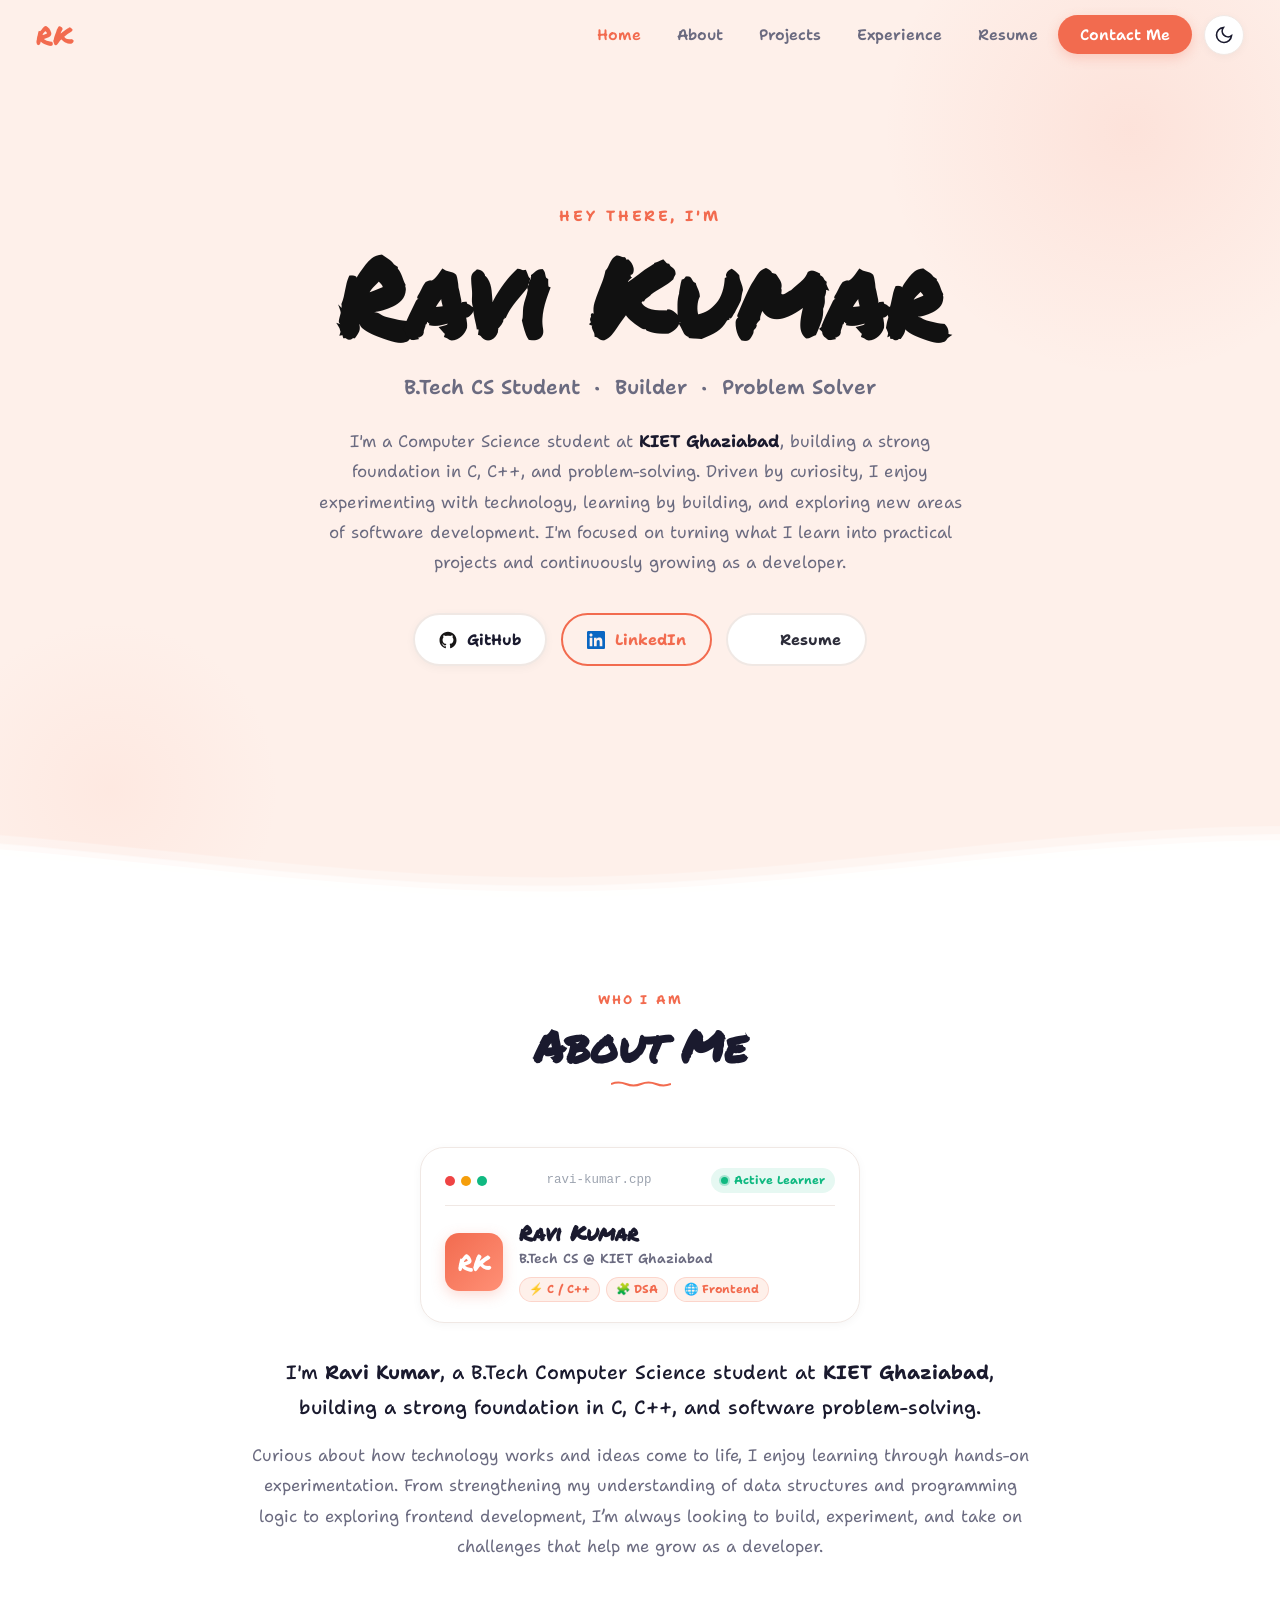
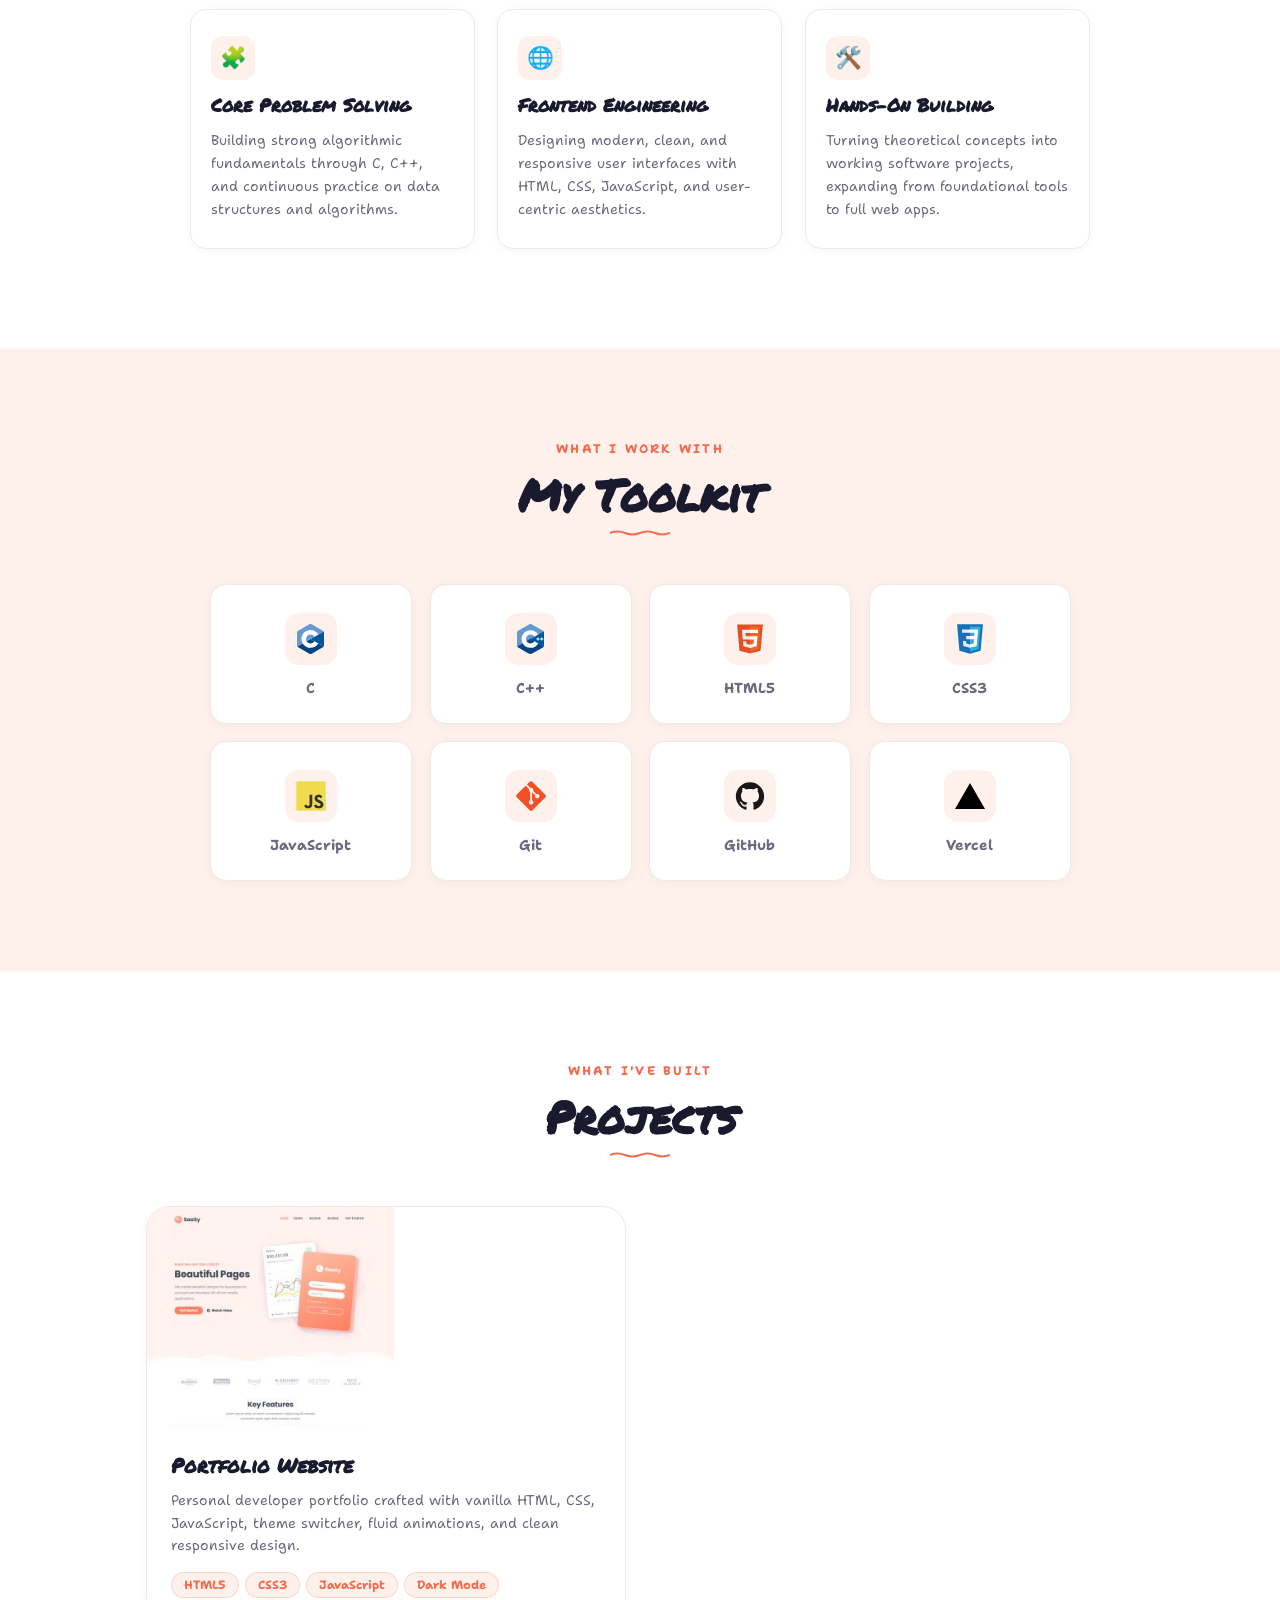
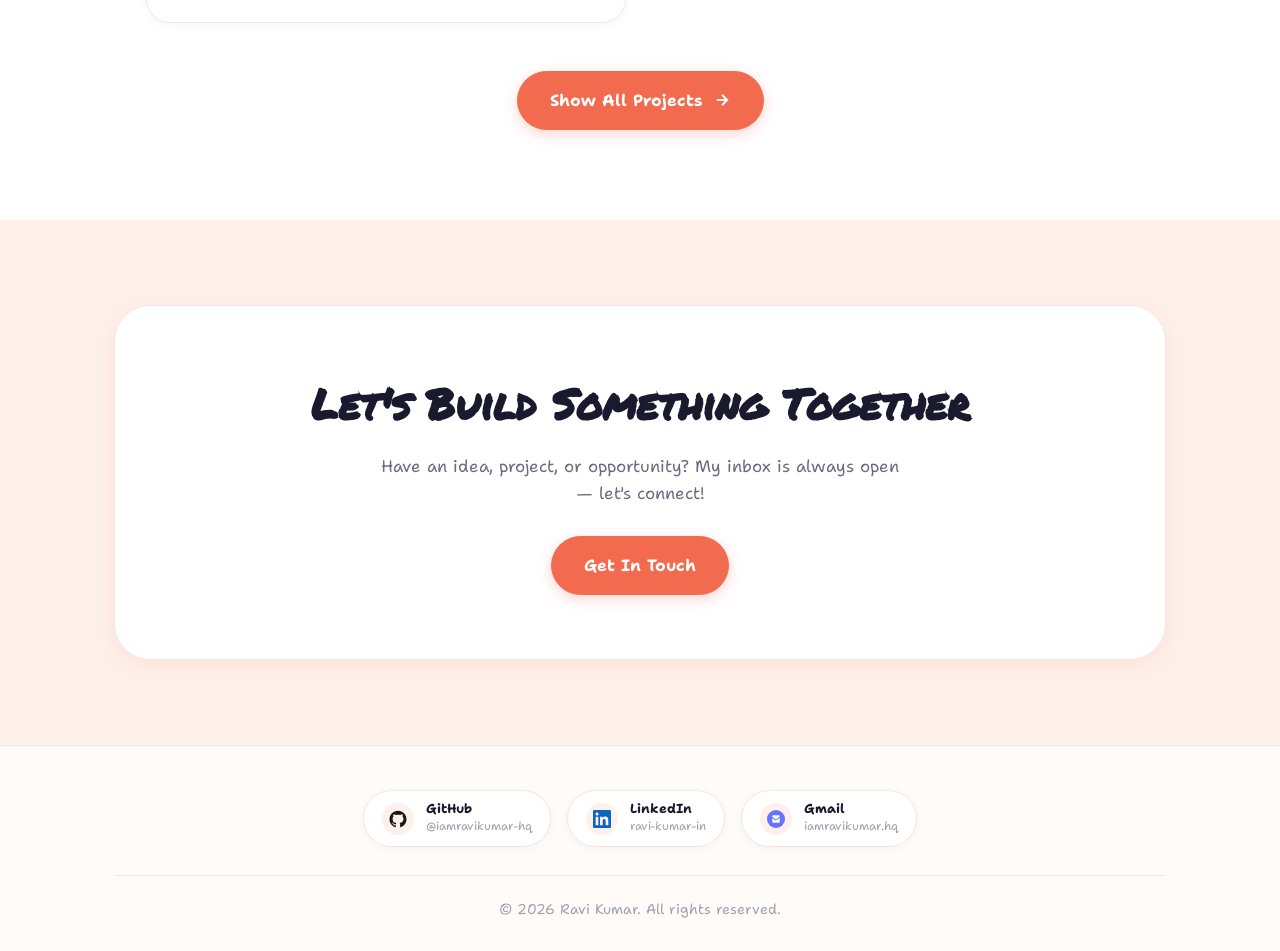
==== commit 5f050e8f: "portfolio" ====
--- a/index.html
+++ b/index.html
@@ -5,8 +5,12 @@
   <meta name="viewport" content="width=device-width, initial-scale=1.0" />
   <title>Ravi Kumar — Portfolio</title>
   <link rel="stylesheet" href="style.css" />
-  <!-- Theme Setter to prevent Flash of Unstyled Theme -->
+  <!-- Immediate Theme Setter and Scroll-to-Top to prevent opening at bottom -->
   <script>
+    if ('scrollRestoration' in history) {
+      history.scrollRestoration = 'manual';
+    }
+    window.scrollTo(0, 0);
     (function () {
       const saved = localStorage.getItem('theme');
       const prefersDark = window.matchMedia && window.matchMedia('(prefers-color-scheme: dark)').matches;
@@ -27,10 +31,11 @@
   <!-- ═══════════════════════════ NAV ═══════════════════════════ -->
   <nav class="navbar" id="navbar">
     <div class="nav-brand">
-      <a href="index.html"><span class="brand-marker">RK</span></a>
+      <a href="index.html#home"><span class="brand-marker">RK</span></a>
     </div>
     <div class="nav-right">
       <ul class="nav-links" id="navLinks">
+        <li><a href="#home"            class="nav-link">Home</a></li>
         <li><a href="#about"           class="nav-link">About</a></li>
         <li><a href="#projects"        class="nav-link">Projects</a></li>
         <li><a href="experience.html"  class="nav-link">Experience</a></li>
@@ -51,25 +56,22 @@
   <section class="hero" id="home">
     <div class="hero-content">
       <p class="hero-greeting">Hey there, I'm</p>
-      <!-- User Req 1: Ravi Kumar written in black color -->
+      <!-- Ravi Kumar written in black color -->
       <h1 class="hero-name">Ravi <span>Kumar</span></h1>
       <p class="hero-tagline">B.Tech CS Student &nbsp;·&nbsp; Builder &nbsp;·&nbsp; Problem Solver</p>
-      <!-- User Req 6: Updated hero about me -->
       <p class="hero-about">
         I'm a Computer Science student at <strong>KIET Ghaziabad</strong>, building a strong foundation in C, C++, and problem-solving. Driven by curiosity, I enjoy experimenting with technology, learning by building, and exploring new areas of software development. I'm focused on turning what I learn into practical projects and continuously growing as a developer.
       </p>
       <div class="hero-actions">
-        <!-- User Req 2 & 5: GitHub button is NOT always orange, correct GitHub link -->
+        <!-- GitHub button: Clean modern neutral style (NOT orange, NOT black) -->
         <a href="https://github.com/iamravikumar-hq" target="_blank" rel="noopener noreferrer" class="btn btn-github">
-          <img src="assets/socialicons/github-light.svg" alt="GitHub" width="18" height="18" />
+          <img src="assets/techstackicon/github/github-original.svg" alt="GitHub" class="social-svg-icon" width="18" height="18" />
           GitHub
         </a>
-        <!-- User Req 5: Correct LinkedIn link -->
         <a href="https://www.linkedin.com/in/ravi-kumar-in" target="_blank" rel="noopener noreferrer" class="btn btn-outline">
           <img src="assets/socialicons/linkedin.svg" alt="LinkedIn" width="18" height="18" />
           LinkedIn
         </a>
-        <!-- User Req 13: Resume button links to in-progress resume page -->
         <a href="resume.html" class="btn btn-ghost">
           <img src="assets/techstackicon/icons8-document.svg" alt="Resume" width="18" height="18" />
           Resume
@@ -77,9 +79,7 @@
       </div>
     </div>
 
-    <!-- User Req 3: "remove that scroll under linkedin" — hero-scroll completely removed -->
-
-    <!-- Animated Wave divider with Dark Mode Support -->
+    <!-- Animated Wave divider with GPU Acceleration -->
     <div class="hero-wave">
       <svg class="waves" xmlns="http://www.w3.org/2000/svg" xmlns:xlink="http://www.w3.org/1999/xlink"
         viewBox="0 24 150 28" preserveAspectRatio="none" shape-rendering="auto">
@@ -101,13 +101,13 @@
     <div class="container">
       <div class="about-centered">
 
-        <div class="section-head" style="margin-bottom: 28px;">
+        <div class="section-head" style="margin-bottom: 24px;">
           <span class="section-eyebrow">Who I Am</span>
           <h2 class="section-title">About Me</h2>
           <span class="wavy-line"></span>
         </div>
 
-        <!-- User Req 7: Replaced unprofessional circle & green dot with modern developer card -->
+        <!-- Modern Developer Card -->
         <div class="about-dev-badge">
           <div class="dev-badge-header">
             <div class="terminal-dots">
@@ -134,7 +134,7 @@
           </div>
         </div>
 
-        <!-- User Req 7: Updated bio story -->
+        <!-- Bio story -->
         <div class="about-bio-box">
           <p class="about-lead">
             I'm <strong>Ravi Kumar</strong>, a B.Tech Computer Science student at <strong>KIET Ghaziabad</strong>, building a strong foundation in C, C++, and software problem-solving.
@@ -144,7 +144,7 @@
           </p>
         </div>
 
-        <!-- User Req 8: Replaced 4 counter boxes with 3 sleek Focus & Exploration Cards -->
+        <!-- 3 Focus & Exploration Cards -->
         <div class="about-focus-grid">
           <div class="focus-card">
             <div class="focus-icon-wrap">🧩</div>
@@ -247,9 +247,9 @@
         <span class="wavy-line"></span>
       </div>
 
+      <!-- Projects Grid: Only Portfolio Website displayed per request -->
       <div class="projects-grid" id="projectsGrid">
 
-        <!-- Portfolio Project Card -->
         <button
           class="project-card"
           onclick="openModal('portfolio')"
@@ -263,7 +263,7 @@
           </div>
           <div class="project-card-info">
             <h3 class="project-name">Portfolio Website</h3>
-            <p class="project-desc-short">Personal developer portfolio crafted with vanilla HTML, CSS, JavaScript, fluid animations, and custom theme modes.</p>
+            <p class="project-desc-short">Personal developer portfolio crafted with vanilla HTML, CSS, JavaScript, theme switcher, fluid animations, and clean responsive design.</p>
             <div class="project-tags">
               <span class="tag">HTML5</span>
               <span class="tag">CSS3</span>
@@ -273,27 +273,6 @@
           </div>
         </button>
 
-        <!-- Upcoming Movie Website Preview Card -->
-        <button
-          class="project-card project-card-teaser"
-          onclick="openModal('cineverse')"
-          aria-label="Upcoming Project: CineVerse"
-        >
-          <div class="project-card-img">
-            🎬
-          </div>
-          <div class="project-card-info">
-            <div class="teaser-badge">🚀 In Development</div>
-            <h3 class="project-name">Movie Website (CineVerse)</h3>
-            <p class="project-desc-short">Modern movie streaming and discovery platform featuring live API catalog search, trending filters, and video playback.</p>
-            <div class="project-tags">
-              <span class="tag">JavaScript</span>
-              <span class="tag">Movie API</span>
-              <span class="tag">Upcoming</span>
-            </div>
-          </div>
-        </button>
-
       </div>
 
       <div class="projects-cta">
@@ -316,81 +295,45 @@
     </div>
   </section>
 
-  <!-- ═══════════════════════════ LIGHT 3D FOOTER (Req 10) ═══════════════════════════ -->
+  <!-- ═══════════════════════════ CLEAN MINIMAL FOOTER ═══════════════════════════ -->
+  <!-- Name and Navigation removed per requirement -->
   <footer class="footer">
     <div class="container">
-      <div class="footer-top">
-        <div class="footer-brand-col">
-          <div class="footer-brand">
-            <span class="brand-marker-3d">RK</span>
-            <span class="footer-name">Ravi Kumar</span>
-          </div>
-          <p class="footer-bio">
-            B.Tech Computer Science student at KIET Ghaziabad · Problem Solver &amp; Developer.
-          </p>
-          <div class="footer-status-badge">
-            <span class="status-indicator-ping"></span>
-            <span>Open to projects &amp; collaborations</span>
-          </div>
-        </div>
-
-        <div class="footer-nav-col">
-          <h4 class="footer-col-title">Navigation</h4>
-          <ul class="footer-nav-links">
-            <li><a href="#home" class="footer-link">Home</a></li>
-            <li><a href="#about" class="footer-link">About</a></li>
-            <li><a href="projects.html" class="footer-link">Projects</a></li>
-            <li><a href="experience.html" class="footer-link">Experience</a></li>
-            <li><a href="resume.html" class="footer-link">Resume</a></li>
-            <li><a href="contact.html" class="footer-link">Contact</a></li>
-          </ul>
-        </div>
-
-        <div class="footer-social-col">
-          <h4 class="footer-col-title">Connect</h4>
-          <div class="footer-social-cards">
-            <!-- User Req 5: Updated GitHub link -->
-            <a href="https://github.com/iamravikumar-hq" target="_blank" rel="noopener noreferrer" class="footer-social-card" aria-label="GitHub">
-              <div class="social-card-icon">
-                <img src="assets/socialicons/github-light.svg" alt="GitHub" width="20" height="20" />
-              </div>
-              <div class="social-card-text">
-                <span class="social-card-name">GitHub</span>
-                <span class="social-card-handle">@iamravikumar-hq</span>
-              </div>
-            </a>
-            <!-- User Req 5: Updated LinkedIn link -->
-            <a href="https://www.linkedin.com/in/ravi-kumar-in" target="_blank" rel="noopener noreferrer" class="footer-social-card" aria-label="LinkedIn">
-              <div class="social-card-icon">
-                <img src="assets/socialicons/linkedin.svg" alt="LinkedIn" width="20" height="20" />
-              </div>
-              <div class="social-card-text">
-                <span class="social-card-name">LinkedIn</span>
-                <span class="social-card-handle">ravi-kumar-in</span>
-              </div>
-            </a>
-            <!-- User Req 12: Direct Gmail compose link -->
-            <a href="https://mail.google.com/mail/?view=cm&fs=1&to=iamravikumar.hq@gmail.com&su=Hello%20Ravi%20-%20Portfolio%20Inquiry" target="_blank" rel="noopener noreferrer" class="footer-social-card" aria-label="Gmail">
-              <div class="social-card-icon">
-                <img src="assets/socialicons/mail.svg" alt="Gmail" width="20" height="20" />
-              </div>
-              <div class="social-card-text">
-                <span class="social-card-name">Gmail</span>
-                <span class="social-card-handle">iamravikumar.hq</span>
-              </div>
-            </a>
-          </div>
-        </div>
-      </div>
-
-      <div class="footer-bottom">
-        <div class="footer-copy">
-          <p>&#169; 2026 Ravi Kumar. Crafted with clean code &amp; curiosity.</p>
-        </div>
-        <div class="footer-badge-3d">
-          <span class="tech-pill">⚡ C / C++</span>
-          <span class="tech-pill">🌐 Web</span>
-          <span class="tech-pill">🎓 KIET '28</span>
+      <div class="footer-content">
+        <div class="footer-social-row">
+          <a href="https://github.com/iamravikumar-hq" target="_blank" rel="noopener noreferrer" class="footer-social-card" aria-label="GitHub">
+            <div class="social-card-icon">
+              <img src="assets/techstackicon/github/github-original.svg" alt="GitHub" class="social-svg-icon" width="18" height="18" />
+            </div>
+            <div class="social-card-text">
+              <span class="social-card-name">GitHub</span>
+              <span class="social-card-handle">@iamravikumar-hq</span>
+            </div>
+          </a>
+
+          <a href="https://www.linkedin.com/in/ravi-kumar-in" target="_blank" rel="noopener noreferrer" class="footer-social-card" aria-label="LinkedIn">
+            <div class="social-card-icon">
+              <img src="assets/socialicons/linkedin.svg" alt="LinkedIn" width="18" height="18" />
+            </div>
+            <div class="social-card-text">
+              <span class="social-card-name">LinkedIn</span>
+              <span class="social-card-handle">ravi-kumar-in</span>
+            </div>
+          </a>
+
+          <a href="https://mail.google.com/mail/?view=cm&fs=1&to=iamravikumar.hq@gmail.com&su=Hello%20Ravi%20-%20Portfolio%20Inquiry" target="_blank" rel="noopener noreferrer" class="footer-social-card" aria-label="Gmail">
+            <div class="social-card-icon">
+              <img src="assets/socialicons/mail.svg" alt="Gmail" width="18" height="18" />
+            </div>
+            <div class="social-card-text">
+              <span class="social-card-name">Gmail</span>
+              <span class="social-card-handle">iamravikumar.hq</span>
+            </div>
+          </a>
+        </div>
+
+        <div class="footer-bottom">
+          <p class="footer-copy">&#169; 2026 Ravi Kumar. All rights reserved.</p>
         </div>
       </div>
     </div>
@@ -413,7 +356,7 @@
             Live Demo
           </a>
           <a href="https://github.com/iamravikumar-hq" id="modalGithub" target="_blank" rel="noopener noreferrer" class="btn btn-outline">
-            <img src="assets/techstackicon/github/github-original.svg" alt="GitHub" width="16" height="16" />
+            <img src="assets/techstackicon/github/github-original.svg" alt="GitHub" class="social-svg-icon" width="16" height="16" />
             Source Code
           </a>
         </div>
--- a/style.css
+++ b/style.css
@@ -1,7 +1,7 @@
 /* =============================================
    RAVI KUMAR PORTFOLIO — STYLESHEET
    Light & Dark Theme Editions
-   Fonts: Shantell Sans (body) + Permanent Marker (display)
+   High Performance & Silky Smooth Transitions
    ============================================= */
 
 /* ── FONT FACES ── */
@@ -39,7 +39,7 @@
   --accent-glow:       rgba(242, 107, 79, 0.16);
   --accent-bg:         #fef0ea;
 
-  --hero-title-color:  #111111;   /* Black color for Ravi Kumar */
+  --hero-title-color:  #111111;   /* Clean black color for Ravi Kumar */
   --navy:              #1a1a2e;
   --text-primary:      #2d2d3a;
   --text-secondary:    #6b6b80;
@@ -53,11 +53,11 @@
   --footer-card-bg:    #ffffff;
   --footer-card-border:#f0e8e4;
 
-  --shadow-sm:         0 2px 12px rgba(242, 107, 79, 0.08);
-  --shadow-md:         0 8px 28px rgba(242, 107, 79, 0.12);
-  --shadow-lg:         0 18px 48px rgba(0, 0, 0, 0.09);
-
-  /* Wave SVG Colors (transitioning into --bg-white) */
+  --shadow-sm:         0 2px 10px rgba(0, 0, 0, 0.04);
+  --shadow-md:         0 6px 20px rgba(242, 107, 79, 0.10);
+  --shadow-lg:         0 12px 36px rgba(0, 0, 0, 0.08);
+
+  /* Wave SVG Colors */
   --wave-1:            rgba(255, 255, 255, 0.35);
   --wave-2:            rgba(255, 255, 255, 0.6);
   --wave-3:            rgba(255, 255, 255, 0.85);
@@ -73,7 +73,7 @@
   --radius-sm:         10px;
   --radius-lg:         24px;
   --radius-xl:         36px;
-  --transition:        0.28s cubic-bezier(0.16, 1, 0.3, 1);
+  --transition:        0.22s cubic-bezier(0.16, 1, 0.3, 1);
 }
 
 /* ── DARK THEME ── */
@@ -89,7 +89,7 @@
   --accent-glow:       rgba(242, 107, 79, 0.25);
   --accent-bg:         rgba(242, 107, 79, 0.15);
 
-  --hero-title-color:  #f8fafc;   /* High contrast crisp white for dark mode */
+  --hero-title-color:  #f8fafc;
   --navy:              #f8fafc;
   --text-primary:      #f1f5f9;
   --text-secondary:    #94a3b8;
@@ -103,9 +103,9 @@
   --footer-card-bg:    #161f30;
   --footer-card-border:#243048;
 
-  --shadow-sm:         0 2px 12px rgba(0, 0, 0, 0.35);
-  --shadow-md:         0 8px 28px rgba(0, 0, 0, 0.48);
-  --shadow-lg:         0 18px 48px rgba(0, 0, 0, 0.65);
+  --shadow-sm:         0 2px 10px rgba(0, 0, 0, 0.25);
+  --shadow-md:         0 6px 22px rgba(0, 0, 0, 0.4);
+  --shadow-lg:         0 14px 40px rgba(0, 0, 0, 0.55);
 
   --wave-1:            rgba(22, 31, 48, 0.35);
   --wave-2:            rgba(22, 31, 48, 0.6);
@@ -133,7 +133,9 @@
   line-height: 1.65;
   overflow-x: hidden;
   cursor: none;
-  transition: background-color 0.3s ease, color 0.3s ease;
+  transition: background-color 0.25s ease, color 0.25s ease;
+  -webkit-font-smoothing: antialiased;
+  -moz-osx-font-smoothing: grayscale;
 }
 
 a {
@@ -155,7 +157,7 @@
   list-style: none;
 }
 
-/* ── CUSTOM CURSOR ── */
+/* ── HARDWARE-ACCELERATED CUSTOM CURSOR ── */
 .cursor-dot,
 .cursor-ring {
   position: fixed;
@@ -163,16 +165,18 @@
   left: 0;
   pointer-events: none;
   z-index: 999999;
-  transform: translate(-50%, -50%);
   border-radius: 50%;
-  will-change: transform, left, top;
+  will-change: transform;
+  backface-visibility: hidden;
+  -webkit-backface-visibility: hidden;
+  transform: translate3d(-100px, -100px, 0);
 }
 
 .cursor-dot {
   width: 7px;
   height: 7px;
   background: var(--accent);
-  transition: transform 0.12s ease, background-color 0.2s ease, opacity 0.25s ease;
+  transition: transform 0.12s ease, background-color 0.2s ease, opacity 0.2s ease;
 }
 
 .cursor-ring {
@@ -180,14 +184,14 @@
   height: 32px;
   border: 1.5px solid var(--accent);
   opacity: 0.65;
-  transition: width 0.2s cubic-bezier(0.16, 1, 0.3, 1),
-              height 0.2s cubic-bezier(0.16, 1, 0.3, 1),
-              border-color 0.2s ease,
-              background-color 0.2s ease,
-              opacity 0.2s ease;
-}
-
-/* Hover effect: user requested cursor pointer slightly small when hovering */
+  transition: width 0.18s cubic-bezier(0.16, 1, 0.3, 1),
+              height 0.18s cubic-bezier(0.16, 1, 0.3, 1),
+              border-color 0.15s ease,
+              background-color 0.15s ease,
+              opacity 0.15s ease;
+}
+
+/* Hover effect: slightly small & tight pointer ring */
 body .cursor-ring.hovered {
   width: 22px;
   height: 22px;
@@ -197,7 +201,7 @@
 }
 
 body .cursor-dot.hovered {
-  transform: translate(-50%, -50%) scale(0.7);
+  transform: scale(0.7);
   background: var(--accent);
 }
 
@@ -206,7 +210,7 @@
   opacity: 0 !important;
 }
 
-/* On Touch Devices: gracefully fallback to default pointer */
+/* Touch Fallback */
 @media (pointer: coarse) {
   .cursor-dot, .cursor-ring { display: none !important; }
   html, body, button, a, .btn { cursor: auto !important; }
@@ -246,7 +250,7 @@
 
 .section-head {
   text-align: center;
-  margin-bottom: 52px;
+  margin-bottom: 48px;
 }
 
 .section-eyebrow {
@@ -276,53 +280,57 @@
   align-items: center;
   justify-content: center;
   gap: 10px;
-  padding: 13px 26px;
+  padding: 12px 24px;
   border-radius: 50px;
   font-family: var(--font-body);
   font-weight: 700;
   font-size: 0.95rem;
-  transition: var(--transition);
+  transition: transform var(--transition), box-shadow var(--transition), border-color 0.2s ease, background-color 0.2s ease, color 0.2s ease;
   cursor: none;
   position: relative;
   text-decoration: none;
   white-space: nowrap;
+  will-change: transform;
 }
 
 .btn-primary {
   background: var(--accent);
   color: #ffffff;
   border: 1.5px solid var(--accent);
-  box-shadow: 0 4px 18px rgba(242, 107, 79, 0.32);
+  box-shadow: 0 4px 14px rgba(242, 107, 79, 0.28);
 }
 .btn-primary:hover {
   background: var(--accent-light);
   border-color: var(--accent-light);
   transform: translateY(-2px);
-  box-shadow: 0 8px 26px rgba(242, 107, 79, 0.42);
-}
-
-/* GitHub button: Sleek dark styling (not always orange!) */
+  box-shadow: 0 8px 22px rgba(242, 107, 79, 0.36);
+}
+
+/* GitHub button: Clean modern neutral style (NOT orange, and NOT black!) */
 .btn-github {
-  background: #181717;
-  color: #ffffff;
-  border: 1.5px solid #181717;
-  box-shadow: 0 4px 16px rgba(0, 0, 0, 0.12);
+  background: var(--bg-card);
+  color: var(--navy);
+  border: 2px solid var(--border);
+  box-shadow: var(--shadow-sm);
 }
 .btn-github:hover {
-  background: #24292e;
-  border-color: #24292e;
-  color: #ffffff;
+  border-color: var(--accent);
+  color: var(--accent);
   transform: translateY(-2px);
-  box-shadow: 0 8px 24px rgba(0, 0, 0, 0.2);
+  box-shadow: var(--shadow-md);
 }
 [data-theme="dark"] .btn-github {
-  background: #212836;
-  color: #f1f5f9;
-  border-color: #334155;
+  background: var(--bg-card);
+  color: var(--navy);
+  border-color: var(--border);
 }
 [data-theme="dark"] .btn-github:hover {
-  background: #2c384d;
-  border-color: #f26b4f;
+  border-color: var(--accent);
+  color: var(--accent);
+}
+[data-theme="dark"] .btn-github img,
+[data-theme="dark"] .social-svg-icon {
+  filter: brightness(0) invert(1);
 }
 
 .btn-outline {
@@ -334,7 +342,7 @@
   background: var(--accent);
   color: #ffffff;
   transform: translateY(-2px);
-  box-shadow: 0 6px 20px rgba(242, 107, 79, 0.28);
+  box-shadow: 0 6px 18px rgba(242, 107, 79, 0.24);
 }
 
 .btn-ghost {
@@ -350,8 +358,8 @@
 }
 
 .btn-lg {
-  padding: 16px 36px;
-  font-size: 1.03rem;
+  padding: 15px 32px;
+  font-size: 1.02rem;
 }
 
 .btn img {
@@ -371,19 +379,19 @@
   align-items: center;
   justify-content: space-between;
   padding: 0 36px;
-  transition: background 0.3s ease, box-shadow 0.3s ease, border-color 0.3s ease;
+  transition: background 0.25s ease, box-shadow 0.25s ease, border-color 0.25s ease;
   background: transparent;
 }
 .navbar.scrolled {
   background: rgba(255, 249, 247, 0.94);
-  backdrop-filter: blur(16px);
-  -webkit-backdrop-filter: blur(16px);
-  box-shadow: 0 2px 18px rgba(242, 107, 79, 0.08);
+  backdrop-filter: blur(14px);
+  -webkit-backdrop-filter: blur(14px);
+  box-shadow: 0 2px 14px rgba(0, 0, 0, 0.04);
   border-bottom: 1px solid var(--border);
 }
 [data-theme="dark"] .navbar.scrolled {
-  background: rgba(16, 23, 36, 0.92);
-  box-shadow: 0 2px 20px rgba(0, 0, 0, 0.4);
+  background: rgba(16, 23, 36, 0.94);
+  box-shadow: 0 2px 16px rgba(0, 0, 0, 0.35);
 }
 
 .nav-brand {
@@ -395,11 +403,11 @@
   font-family: var(--font-display);
   font-size: 1.65rem;
   color: var(--accent);
-  transition: transform 0.25s ease;
+  transition: transform 0.2s ease;
   display: inline-block;
 }
 .nav-brand:hover .brand-marker {
-  transform: scale(1.08) rotate(-4deg);
+  transform: scale(1.06);
 }
 
 .nav-right {
@@ -417,9 +425,9 @@
   font-weight: 600;
   font-size: 0.95rem;
   color: var(--text-secondary);
-  padding: 8px 18px;
+  padding: 8px 16px;
   border-radius: 50px;
-  transition: var(--transition);
+  transition: color 0.2s ease;
   cursor: none;
 }
 .nav-link:hover,
@@ -430,14 +438,14 @@
 .nav-cta {
   background: var(--accent) !important;
   color: #ffffff !important;
-  padding: 10px 24px !important;
+  padding: 9px 22px !important;
   border-radius: 50px !important;
-  box-shadow: 0 4px 14px rgba(242, 107, 79, 0.28);
+  box-shadow: 0 4px 12px rgba(242, 107, 79, 0.25);
 }
 .nav-cta:hover {
   background: var(--accent-light) !important;
   transform: translateY(-2px);
-  box-shadow: 0 6px 22px rgba(242, 107, 79, 0.4) !important;
+  box-shadow: 0 6px 18px rgba(242, 107, 79, 0.35) !important;
 }
 
 /* Theme Toggle Button */
@@ -451,27 +459,25 @@
   display: flex;
   align-items: center;
   justify-content: center;
-  transition: var(--transition);
+  transition: transform 0.2s ease, border-color 0.2s ease, color 0.2s ease;
   cursor: none;
   box-shadow: var(--shadow-sm);
   position: relative;
   overflow: hidden;
+  will-change: transform;
 }
 .theme-toggle:hover {
   border-color: var(--accent);
   color: var(--accent);
-  transform: translateY(-2px) rotate(15deg);
-  box-shadow: var(--shadow-md);
+  transform: translateY(-2px);
 }
 .theme-toggle .sun-icon {
   display: none;
   stroke: #ff9d00;
-  transition: transform 0.3s ease;
 }
 .theme-toggle .moon-icon {
   display: block;
   stroke: var(--navy);
-  transition: transform 0.3s ease;
 }
 [data-theme="dark"] .theme-toggle .sun-icon {
   display: block;
@@ -510,7 +516,7 @@
   justify-content: center;
   align-items: center;
   text-align: center;
-  padding: calc(var(--nav-h) + 40px) 24px 140px;
+  padding: calc(var(--nav-h) + 30px) 24px 130px;
   background: var(--bg-peach);
   position: relative;
   overflow: hidden;
@@ -519,8 +525,8 @@
 .hero::before {
   content: '';
   position: absolute;
-  width: 520px; height: 520px;
-  background: radial-gradient(circle, rgba(242, 107, 79, 0.12), transparent 70%);
+  width: 500px; height: 500px;
+  background: radial-gradient(circle, rgba(242, 107, 79, 0.10), transparent 70%);
   top: -120px; right: -100px;
   border-radius: 50%;
   pointer-events: none;
@@ -528,14 +534,14 @@
 .hero::after {
   content: '';
   position: absolute;
-  width: 360px; height: 360px;
-  background: radial-gradient(circle, rgba(255, 180, 160, 0.15), transparent 70%);
+  width: 340px; height: 340px;
+  background: radial-gradient(circle, rgba(255, 180, 160, 0.12), transparent 70%);
   bottom: -60px; left: -60px;
   border-radius: 50%;
   pointer-events: none;
 }
 
-/* Wave divider (supports dark mode through wave layer classes) */
+/* Wave divider with GPU-accelerated motion */
 .hero-wave {
   position: absolute;
   bottom: 0;
@@ -549,9 +555,9 @@
 .hero-wave .waves {
   position: relative;
   width: 100%;
-  height: 85px;
+  height: 80px;
   min-height: 60px;
-  max-height: 95px;
+  max-height: 90px;
   display: block;
 }
 
@@ -561,12 +567,13 @@
 .wave-layer.wave-4 { fill: var(--wave-4); }
 
 .parallax-waves > use {
-  animation: waveMotion 25s cubic-bezier(.55, .5, .45, .5) infinite;
-}
-.parallax-waves > use:nth-child(1) { animation-delay: -2s; animation-duration: 7s; }
-.parallax-waves > use:nth-child(2) { animation-delay: -3s; animation-duration: 10s; }
-.parallax-waves > use:nth-child(3) { animation-delay: -4s; animation-duration: 14s; }
-.parallax-waves > use:nth-child(4) { animation-delay: -5s; animation-duration: 20s; }
+  animation: waveMotion 22s linear infinite;
+  will-change: transform;
+}
+.parallax-waves > use:nth-child(1) { animation-delay: -2s; animation-duration: 8s; }
+.parallax-waves > use:nth-child(2) { animation-delay: -3s; animation-duration: 11s; }
+.parallax-waves > use:nth-child(3) { animation-delay: -4s; animation-duration: 15s; }
+.parallax-waves > use:nth-child(4) { animation-delay: -5s; animation-duration: 22s; }
 
 @keyframes waveMotion {
   0%   { transform: translate3d(-90px, 0, 0); }
@@ -589,18 +596,18 @@
   margin-bottom: 12px;
 }
 
-/* User requirement 1: "first write ravi kumar from black color" */
+/* Ravi Kumar written in black color */
 .hero-name {
   font-family: var(--font-display);
   font-size: clamp(3.2rem, 9.5vw, 6.8rem);
   line-height: 1.04;
-  color: var(--hero-title-color); /* pure black in light mode */
+  color: var(--hero-title-color);
   margin-bottom: 18px;
-  animation: slideUp 0.9s cubic-bezier(0.16, 1, 0.3, 1) both;
   letter-spacing: -0.01em;
+  animation: slideUp 0.8s cubic-bezier(0.16, 1, 0.3, 1) both;
 }
 .hero-name span {
-  color: var(--hero-title-color); /* Kumar is also in black color */
+  color: var(--hero-title-color);
 }
 
 .hero-tagline {
@@ -608,15 +615,15 @@
   font-weight: 600;
   color: var(--text-secondary);
   margin-bottom: 22px;
-  animation: slideUp 0.9s 0.1s cubic-bezier(0.16, 1, 0.3, 1) both;
+  animation: slideUp 0.8s 0.08s cubic-bezier(0.16, 1, 0.3, 1) both;
 }
 
 .hero-about {
   font-size: 1.05rem;
   color: var(--text-secondary);
   max-width: 660px;
-  margin: 0 auto 38px;
-  animation: slideUp 0.9s 0.2s cubic-bezier(0.16, 1, 0.3, 1) both;
+  margin: 0 auto 36px;
+  animation: slideUp 0.8s 0.16s cubic-bezier(0.16, 1, 0.3, 1) both;
   line-height: 1.8;
 }
 .hero-about strong {
@@ -629,17 +636,17 @@
   gap: 14px;
   justify-content: center;
   flex-wrap: wrap;
-  animation: slideUp 0.9s 0.3s cubic-bezier(0.16, 1, 0.3, 1) both;
+  animation: slideUp 0.8s 0.24s cubic-bezier(0.16, 1, 0.3, 1) both;
 }
 
 @keyframes slideUp {
-  from { opacity: 0; transform: translateY(28px); }
+  from { opacity: 0; transform: translateY(20px); }
   to   { opacity: 1; transform: translateY(0); }
 }
 
 /* ── ABOUT SECTION ── */
 .about-strip {
-  padding: 100px 0 110px;
+  padding: 90px 0 100px;
   background: var(--bg-white);
   position: relative;
 }
@@ -653,23 +660,24 @@
   align-items: center;
 }
 
-/* Cool & Professional Developer Identity Card (Replaces the unprofessional circle & green dot) */
+/* Developer Identity Card */
 .about-dev-badge {
   background: var(--bg-card);
   border: 1.5px solid var(--border);
   border-radius: var(--radius-lg);
   padding: 20px 24px;
-  max-width: 460px;
+  max-width: 440px;
   width: 100%;
-  margin-bottom: 34px;
+  margin-bottom: 32px;
   box-shadow: var(--shadow-sm);
-  transition: transform 0.35s ease, box-shadow 0.35s ease, border-color 0.3s ease;
+  transition: transform var(--transition), box-shadow var(--transition), border-color 0.2s ease;
   position: relative;
   overflow: hidden;
   text-align: left;
+  will-change: transform;
 }
 .about-dev-badge:hover {
-  transform: translateY(-4px) rotateX(2deg);
+  transform: translateY(-3px);
   box-shadow: var(--shadow-md);
   border-color: var(--accent);
 }
@@ -723,7 +731,7 @@
 }
 @keyframes pulseGreen {
   0%, 100% { transform: scale(1); opacity: 1; }
-  50%      { transform: scale(1.3); opacity: 0.6; }
+  50%      { transform: scale(1.25); opacity: 0.6; }
 }
 
 .dev-badge-body {
@@ -732,32 +740,32 @@
   gap: 16px;
 }
 .dev-avatar-initials {
-  width: 62px;
-  height: 62px;
-  border-radius: 16px;
+  width: 58px;
+  height: 58px;
+  border-radius: 14px;
   background: linear-gradient(135deg, var(--accent), #ff9076);
   color: #ffffff;
   font-family: var(--font-display);
-  font-size: 1.55rem;
+  font-size: 1.45rem;
   display: flex;
   align-items: center;
   justify-content: center;
   flex-shrink: 0;
-  box-shadow: 0 8px 20px rgba(242, 107, 79, 0.3);
+  box-shadow: 0 4px 14px rgba(242, 107, 79, 0.25);
 }
 .dev-badge-info {
   display: flex;
   flex-direction: column;
-  gap: 4px;
+  gap: 3px;
 }
 .dev-name {
   font-family: var(--font-display);
-  font-size: 1.35rem;
+  font-size: 1.3rem;
   color: var(--navy);
   line-height: 1.1;
 }
 .dev-role {
-  font-size: 0.84rem;
+  font-size: 0.82rem;
   color: var(--text-secondary);
   font-weight: 600;
 }
@@ -770,7 +778,7 @@
 .dev-tag {
   font-size: 0.72rem;
   font-weight: 700;
-  padding: 3px 10px;
+  padding: 2px 9px;
   border-radius: 50px;
   background: var(--bg-peach);
   color: var(--accent);
@@ -779,11 +787,11 @@
 
 .about-bio-box {
   max-width: 780px;
-  margin: 0 auto 44px;
+  margin: 0 auto 40px;
   text-align: center;
 }
 .about-lead {
-  font-size: 1.22rem;
+  font-size: 1.2rem;
   line-height: 1.8;
   color: var(--navy);
   font-weight: 500;
@@ -794,8 +802,8 @@
   font-weight: 700;
 }
 .about-text {
-  font-size: 1.05rem;
-  line-height: 1.85;
+  font-size: 1.04rem;
+  line-height: 1.82;
   color: var(--text-secondary);
 }
 
@@ -803,97 +811,91 @@
 .about-focus-grid {
   display: grid;
   grid-template-columns: repeat(3, 1fr);
-  gap: 24px;
+  gap: 22px;
   width: 100%;
-  margin-top: 10px;
-  perspective: 1000px;
+  margin-top: 8px;
 }
 .focus-card {
   background: var(--bg-card);
   border: 1.5px solid var(--border);
   border-radius: var(--radius);
-  padding: 28px 22px;
+  padding: 26px 20px;
   box-shadow: var(--shadow-sm);
-  transition: transform 0.35s cubic-bezier(0.16, 1, 0.3, 1),
-              box-shadow 0.35s ease,
-              border-color 0.25s ease;
+  transition: transform var(--transition), box-shadow var(--transition), border-color 0.2s ease;
   display: flex;
   flex-direction: column;
-  gap: 12px;
+  gap: 10px;
   text-align: left;
-  transform-style: preserve-3d;
+  will-change: transform;
 }
 .focus-card:hover {
   border-color: var(--accent);
-  transform: translateY(-8px) rotateX(4deg) rotateY(-2deg);
+  transform: translateY(-4px);
   box-shadow: var(--shadow-md);
 }
 .focus-icon-wrap {
-  width: 48px;
-  height: 48px;
+  width: 44px;
+  height: 44px;
   background: var(--accent-bg);
-  border-radius: 14px;
+  border-radius: 12px;
   display: flex;
   align-items: center;
   justify-content: center;
-  font-size: 1.45rem;
-  transition: background 0.2s ease, transform 0.25s ease;
+  font-size: 1.35rem;
+  transition: background 0.2s ease, transform 0.2s ease;
 }
 .focus-card:hover .focus-icon-wrap {
-  transform: scale(1.1);
+  transform: scale(1.08);
   background: var(--accent);
 }
 .focus-title {
   font-family: var(--font-display);
-  font-size: 1.18rem;
+  font-size: 1.15rem;
   color: var(--navy);
 }
 .focus-desc {
-  font-size: 0.9rem;
+  font-size: 0.88rem;
   color: var(--text-secondary);
-  line-height: 1.65;
+  line-height: 1.62;
 }
 
 /* ── TOOLKIT ── */
 .toolkit {
-  padding: 100px 0;
+  padding: 90px 0;
   background: var(--bg-peach);
   text-align: center;
 }
-.toolkit .section-head { margin-bottom: 52px; }
+.toolkit .section-head { margin-bottom: 48px; }
 
 .tools-grid {
   display: grid;
   grid-template-columns: repeat(4, 1fr);
-  gap: 20px;
+  gap: 18px;
   max-width: 860px;
   margin: 0 auto;
-  perspective: 1000px;
 }
 .tool-card {
   background: var(--bg-card);
   border: 1.5px solid var(--border);
   border-radius: var(--radius);
-  padding: 32px 20px 24px;
+  padding: 28px 18px 22px;
   display: flex;
   flex-direction: column;
   align-items: center;
-  gap: 14px;
-  transition: transform 0.3s cubic-bezier(0.16, 1, 0.3, 1),
-              box-shadow 0.3s ease,
-              border-color 0.25s ease;
+  gap: 12px;
+  transition: transform var(--transition), box-shadow var(--transition), border-color 0.2s ease;
   cursor: none;
   box-shadow: var(--shadow-sm);
-  transform-style: preserve-3d;
+  will-change: transform;
 }
 .tool-card:hover {
   border-color: var(--accent);
   box-shadow: var(--shadow-md);
-  transform: translateY(-8px) scale(1.03);
+  transform: translateY(-4px);
 }
 .tool-icon-wrap {
-  width: 56px;
-  height: 56px;
+  width: 52px;
+  height: 52px;
   background: var(--accent-bg);
   border-radius: 14px;
   display: flex;
@@ -905,19 +907,19 @@
   background: var(--accent-glow);
 }
 .tool-svg-icon {
-  width: 32px;
-  height: 32px;
+  width: 30px;
+  height: 30px;
   object-fit: contain;
-  transition: transform 0.25s ease;
+  transition: transform 0.2s ease;
 }
 .tool-card:hover .tool-svg-icon {
-  transform: scale(1.15);
+  transform: scale(1.12);
 }
 .tool-name {
   font-weight: 700;
-  font-size: 0.92rem;
+  font-size: 0.9rem;
   color: var(--text-secondary);
-  transition: color 0.2s;
+  transition: color 0.2s ease;
 }
 .tool-card:hover .tool-name {
   color: var(--accent);
@@ -926,16 +928,16 @@
 /* ── PROJECTS PREVIEW & PROJECTS PAGE ── */
 .projects-preview,
 .projects-page-section {
-  padding: 100px 0;
+  padding: 90px 0;
   background: var(--bg-white);
 }
 
 .projects-grid {
   display: grid;
-  grid-template-columns: repeat(auto-fill, minmax(320px, 1fr));
-  gap: 30px;
-  margin-bottom: 52px;
-  perspective: 1000px;
+  grid-template-columns: repeat(auto-fill, minmax(320px, 480px));
+  justify-content: center;
+  gap: 28px;
+  margin-bottom: 48px;
 }
 
 .project-card {
@@ -943,26 +945,24 @@
   border: 1.5px solid var(--border);
   border-radius: var(--radius-lg);
   overflow: hidden;
-  transition: transform 0.35s cubic-bezier(0.16, 1, 0.3, 1),
-              box-shadow 0.35s ease,
-              border-color 0.25s ease;
+  transition: transform var(--transition), box-shadow var(--transition), border-color 0.2s ease;
   text-align: left;
   cursor: none;
   display: flex;
   flex-direction: column;
   width: 100%;
   box-shadow: var(--shadow-sm);
-  transform-style: preserve-3d;
+  will-change: transform;
 }
 .project-card:hover {
   border-color: var(--accent);
-  transform: translateY(-8px) rotateX(2deg);
+  transform: translateY(-5px);
   box-shadow: var(--shadow-lg);
 }
 
 .project-card-img {
   position: relative;
-  height: 210px;
+  height: 220px;
   overflow: hidden;
   background: var(--bg-peach);
 }
@@ -970,10 +970,10 @@
   width: 100%;
   height: 100%;
   object-fit: cover;
-  transition: transform 0.5s ease;
+  transition: transform 0.4s ease;
 }
 .project-card:hover .project-card-img img {
-  transform: scale(1.08);
+  transform: scale(1.05);
 }
 
 .project-card-overlay {
@@ -984,7 +984,7 @@
   align-items: center;
   justify-content: center;
   opacity: 0;
-  transition: opacity 0.3s ease;
+  transition: opacity 0.25s ease;
 }
 .project-card:hover .project-card-overlay {
   opacity: 1;
@@ -1034,73 +1034,20 @@
   border: 1px solid rgba(242, 107, 79, 0.2);
 }
 
-/* Upcoming / Teaser Card */
-.project-card-teaser {
-  border-style: dashed;
-  background: linear-gradient(135deg, var(--bg-card), var(--bg-peach));
-}
-.teaser-badge {
-  display: inline-flex;
-  align-items: center;
-  gap: 6px;
-  background: rgba(242, 107, 79, 0.15);
-  color: var(--accent);
-  padding: 4px 12px;
-  border-radius: 50px;
-  font-size: 0.76rem;
-  font-weight: 700;
-}
-.project-card-teaser .project-card-img {
-  display: flex;
-  align-items: center;
-  justify-content: center;
-  background: var(--bg-peach);
-  color: var(--accent);
-  font-size: 3rem;
-}
-
 .projects-cta {
   text-align: center;
 }
 
-.projects-filter {
-  display: flex;
-  gap: 10px;
-  flex-wrap: wrap;
-  margin-bottom: 44px;
-  justify-content: center;
-}
-.filter-btn {
-  padding: 9px 24px;
-  border-radius: 50px;
-  border: 1.5px solid var(--border);
-  background: var(--bg-card);
-  color: var(--text-secondary);
-  font-family: var(--font-body);
-  font-weight: 700;
-  font-size: 0.88rem;
-  transition: var(--transition);
-  cursor: none;
-  box-shadow: var(--shadow-sm);
-}
-.filter-btn:hover,
-.filter-btn.active {
-  border-color: var(--accent);
-  color: #ffffff;
-  background: var(--accent);
-  box-shadow: 0 4px 14px rgba(242, 107, 79, 0.28);
-}
-
 /* ── CONTACT TEASER ── */
 .contact-teaser {
-  padding: 90px 0;
+  padding: 85px 0;
   background: var(--bg-peach);
 }
 .teaser-box {
   background: var(--bg-card);
   border: 1.5px solid var(--border);
   border-radius: var(--radius-xl);
-  padding: 72px 60px;
+  padding: 64px 48px;
   text-align: center;
   position: relative;
   overflow: hidden;
@@ -1114,7 +1061,7 @@
 }
 .teaser-desc {
   color: var(--text-secondary);
-  margin-bottom: 32px;
+  margin-bottom: 28px;
   font-size: 1.05rem;
   max-width: 520px;
   margin-left: auto;
@@ -1123,26 +1070,26 @@
 
 /* ── CONTACT PAGE ── */
 .contact-section {
-  padding: 100px 0;
+  padding: 90px 0;
   background: var(--bg-white);
   overflow: hidden;
 }
 .contact-grid {
   display: grid;
   grid-template-columns: minmax(0, 1fr) minmax(0, 1.4fr);
-  gap: 48px;
+  gap: 44px;
   align-items: start;
 }
 .contact-info {
   display: flex;
   flex-direction: column;
-  gap: 18px;
+  gap: 16px;
 }
 .contact-illustration {
   width: 100%;
-  max-width: 250px;
+  max-width: 240px;
   height: auto;
-  margin: 0 auto 10px;
+  margin: 0 auto 8px;
   display: block;
 }
 .contact-info-title {
@@ -1152,38 +1099,39 @@
 }
 .contact-info-lead {
   color: var(--text-secondary);
-  font-size: 1rem;
-  line-height: 1.72;
-  margin-bottom: 8px;
+  font-size: 0.98rem;
+  line-height: 1.7;
+  margin-bottom: 6px;
 }
 .contact-card {
   background: var(--bg-card);
   border: 1.5px solid var(--border);
   border-radius: var(--radius);
-  padding: 18px 20px;
-  display: flex;
-  align-items: center;
-  gap: 16px;
-  transition: var(--transition);
+  padding: 16px 18px;
+  display: flex;
+  align-items: center;
+  gap: 14px;
+  transition: transform var(--transition), box-shadow var(--transition), border-color 0.2s ease;
   cursor: none;
   text-decoration: none;
   box-shadow: var(--shadow-sm);
+  will-change: transform;
 }
 .contact-card:hover {
   border-color: var(--accent);
   box-shadow: var(--shadow-md);
-  transform: translateX(5px);
+  transform: translateX(4px);
 }
 .contact-card-icon {
-  width: 44px;
-  height: 44px;
+  width: 42px;
+  height: 42px;
   background: var(--accent-bg);
   border-radius: 12px;
   display: flex;
   align-items: center;
   justify-content: center;
   flex-shrink: 0;
-  transition: background 0.2s;
+  transition: background 0.2s ease;
 }
 .contact-card:hover .contact-card-icon {
   background: var(--accent);
@@ -1194,12 +1142,12 @@
   font-weight: 700;
   letter-spacing: 0.08em;
   text-transform: uppercase;
-  margin-bottom: 3px;
+  margin-bottom: 2px;
 }
 .contact-card-val {
   color: var(--navy);
   font-weight: 600;
-  font-size: 0.95rem;
+  font-size: 0.94rem;
   word-break: break-all;
 }
 
@@ -1208,25 +1156,25 @@
   background: var(--bg-card);
   border: 1.5px solid var(--border);
   border-radius: var(--radius-lg);
-  padding: 40px;
+  padding: 36px;
   box-shadow: var(--shadow-md);
 }
 .contact-form-title {
   font-family: var(--font-display);
   font-size: 1.55rem;
   color: var(--navy);
-  margin-bottom: 24px;
+  margin-bottom: 22px;
 }
 .form-row {
   display: grid;
   grid-template-columns: repeat(2, minmax(0, 1fr));
-  gap: 18px;
+  gap: 16px;
 }
 .form-group {
   display: flex;
   flex-direction: column;
   gap: 6px;
-  margin-bottom: 18px;
+  margin-bottom: 16px;
 }
 .form-label {
   font-size: 0.84rem;
@@ -1261,12 +1209,12 @@
   background: var(--bg-peach);
   border: 1.5px solid var(--border);
   border-radius: var(--radius-sm);
-  padding: 13px 16px;
+  padding: 12px 16px;
   color: var(--navy);
   font-family: var(--font-body);
-  font-size: 0.98rem;
+  font-size: 0.96rem;
   outline: none;
-  transition: border-color 0.2s, box-shadow 0.2s, background 0.2s;
+  transition: border-color 0.2s ease, box-shadow 0.2s ease, background 0.2s ease;
   resize: none;
   width: 100%;
 }
@@ -1274,14 +1222,14 @@
 .form-textarea:focus {
   border-color: var(--accent);
   background: var(--bg-card);
-  box-shadow: 0 0 0 3px rgba(242, 107, 79, 0.15);
-}
-.form-textarea { height: 130px; }
+  box-shadow: 0 0 0 3px rgba(242, 107, 79, 0.14);
+}
+.form-textarea { height: 125px; }
 
 .form-submit {
   width: 100%;
   justify-content: center;
-  padding: 15px;
+  padding: 14px;
   font-size: 1rem;
 }
 
@@ -1314,23 +1262,23 @@
 .form-error.show { display: flex; }
 
 .direct-gmail-box {
-  margin-top: 24px;
+  margin-top: 22px;
   text-align: center;
-  padding-top: 20px;
+  padding-top: 18px;
   border-top: 1px dashed var(--border);
 }
 .direct-gmail-text {
   font-size: 0.88rem;
   color: var(--text-secondary);
-  margin-bottom: 12px;
+  margin-bottom: 10px;
 }
 
 /* ── INNER PAGE HERO ── */
 .page-hero {
-  min-height: 38vh;
+  min-height: 36vh;
   display: flex;
   align-items: flex-end;
-  padding: calc(var(--nav-h) + 48px) 0 70px;
+  padding: calc(var(--nav-h) + 40px) 0 65px;
   background: var(--bg-peach);
   position: relative;
   overflow: hidden;
@@ -1340,7 +1288,7 @@
 
 /* ── COMING SOON / EXPERIENCE / RESUME ── */
 .coming-soon-section {
-  padding: 100px 0;
+  padding: 90px 0;
   text-align: center;
   background: var(--bg-white);
 }
@@ -1348,40 +1296,41 @@
   display: inline-flex;
   flex-direction: column;
   align-items: center;
-  gap: 18px;
+  gap: 16px;
   background: var(--bg-card);
   border: 2px dashed var(--border-hover);
   border-radius: var(--radius-xl);
-  padding: 68px 52px;
-  max-width: 540px;
+  padding: 60px 48px;
+  max-width: 520px;
   margin: 0 auto;
   box-shadow: var(--shadow-sm);
-  transition: transform 0.3s ease, box-shadow 0.3s ease;
+  transition: transform var(--transition), box-shadow var(--transition);
+  will-change: transform;
 }
 .coming-soon-card:hover {
-  transform: translateY(-5px);
+  transform: translateY(-4px);
   box-shadow: var(--shadow-md);
 }
 .coming-soon-gif {
-  width: 84px;
-  height: 84px;
+  width: 80px;
+  height: 80px;
   object-fit: contain;
 }
 .coming-soon-title {
   font-family: var(--font-display);
-  font-size: 2.1rem;
+  font-size: 2rem;
   color: var(--navy);
   line-height: 1.2;
 }
 .coming-soon-desc {
   color: var(--text-secondary);
-  line-height: 1.75;
-  font-size: 1.02rem;
+  line-height: 1.72;
+  font-size: 1rem;
 }
 .coming-soon-actions {
   display: flex;
   gap: 12px;
-  margin-top: 10px;
+  margin-top: 8px;
   flex-wrap: wrap;
   justify-content: center;
 }
@@ -1406,127 +1355,50 @@
   animation: pulseGreen 2s infinite;
 }
 
-/* ── LIGHT 3D FOOTER (Requirement 10) ── */
+/* ── CLEAN, LIGHTWEIGHT & MINIMAL FOOTER ── */
+/* Name and Navigation removed per requirement 4 */
 .footer {
   background: var(--footer-bg);
   border-top: 1.5px solid var(--footer-border);
-  padding: 68px 0 36px;
+  padding: 44px 0 30px;
   position: relative;
-  transition: background 0.3s ease, border-color 0.3s ease;
-}
-.footer-top {
-  display: grid;
-  grid-template-columns: 1.6fr 1fr 1.6fr;
-  gap: 48px;
-  padding-bottom: 48px;
-  border-bottom: 1px solid var(--border);
-  align-items: start;
-}
-.footer-brand-col {
+  transition: background 0.25s ease, border-color 0.25s ease;
+}
+.footer-content {
   display: flex;
   flex-direction: column;
-  gap: 14px;
-}
-.footer-brand {
+  align-items: center;
+  gap: 28px;
+  text-align: center;
+}
+.footer-social-row {
+  display: flex;
+  gap: 16px;
+  flex-wrap: wrap;
+  justify-content: center;
+  width: 100%;
+}
+.footer-social-card {
   display: flex;
   align-items: center;
   gap: 12px;
-}
-.brand-marker-3d {
-  font-family: var(--font-display);
-  font-size: 1.8rem;
-  color: var(--accent);
-  text-shadow: 2px 2px 0px rgba(242, 107, 79, 0.25);
-  display: inline-block;
-  transition: transform 0.3s ease;
-}
-.footer-brand:hover .brand-marker-3d {
-  transform: scale(1.1) rotate(-5deg);
-}
-.footer-name {
-  font-family: var(--font-display);
-  font-size: 1.45rem;
-  color: var(--navy);
-}
-.footer-bio {
-  color: var(--text-secondary);
-  font-size: 0.92rem;
-  line-height: 1.65;
-  max-width: 320px;
-}
-.footer-status-badge {
-  display: inline-flex;
-  align-items: center;
-  gap: 8px;
-  background: rgba(16, 185, 129, 0.08);
-  border: 1px solid rgba(16, 185, 129, 0.25);
-  color: #10b981;
-  padding: 6px 14px;
-  border-radius: 50px;
-  font-size: 0.76rem;
-  font-weight: 700;
-  width: fit-content;
-}
-.status-indicator-ping {
-  width: 7px;
-  height: 7px;
-  background: #10b981;
-  border-radius: 50%;
-  box-shadow: 0 0 0 2px rgba(16, 185, 129, 0.3);
-  animation: pulseGreen 2s infinite;
-}
-
-.footer-col-title {
-  font-family: var(--font-display);
-  font-size: 1.15rem;
-  color: var(--navy);
-  margin-bottom: 18px;
-}
-.footer-nav-links {
-  display: flex;
-  flex-direction: column;
-  gap: 10px;
-}
-.footer-link {
-  color: var(--text-secondary);
-  font-size: 0.92rem;
-  font-weight: 600;
-  transition: color 0.2s ease, transform 0.2s ease;
-  display: inline-block;
-  width: fit-content;
-}
-.footer-link:hover {
-  color: var(--accent);
-  transform: translateX(4px);
-}
-
-.footer-social-cards {
-  display: flex;
-  flex-direction: column;
-  gap: 10px;
-}
-.footer-social-card {
-  display: flex;
-  align-items: center;
-  gap: 12px;
-  padding: 10px 14px;
+  padding: 10px 18px;
   background: var(--footer-card-bg);
   border: 1.5px solid var(--footer-card-border);
-  border-radius: var(--radius-sm);
-  transition: transform 0.25s cubic-bezier(0.16, 1, 0.3, 1),
-              box-shadow 0.25s ease,
-              border-color 0.2s ease;
+  border-radius: 50px;
+  transition: transform var(--transition), box-shadow var(--transition), border-color 0.2s ease;
   box-shadow: var(--shadow-sm);
+  will-change: transform;
 }
 .footer-social-card:hover {
   border-color: var(--accent);
-  transform: translateY(-3px) rotateX(4deg);
+  transform: translateY(-3px);
   box-shadow: var(--shadow-md);
 }
 .social-card-icon {
-  width: 34px;
-  height: 34px;
-  border-radius: 10px;
+  width: 32px;
+  height: 32px;
+  border-radius: 50%;
   background: var(--accent-bg);
   display: flex;
   align-items: center;
@@ -1540,6 +1412,7 @@
 .social-card-text {
   display: flex;
   flex-direction: column;
+  text-align: left;
 }
 .social-card-name {
   font-size: 0.82rem;
@@ -1555,28 +1428,16 @@
 .footer-bottom {
   display: flex;
   align-items: center;
-  justify-content: space-between;
-  padding-top: 30px;
-  flex-wrap: wrap;
-  gap: 16px;
+  justify-content: center;
+  width: 100%;
+  padding-top: 22px;
+  border-top: 1px solid var(--border);
+  text-align: center;
 }
 .footer-copy {
   font-size: 0.88rem;
   color: var(--text-muted);
-}
-.footer-badge-3d {
-  display: flex;
-  gap: 8px;
-  flex-wrap: wrap;
-}
-.tech-pill {
-  font-size: 0.74rem;
-  font-weight: 700;
-  padding: 4px 12px;
-  border-radius: 50px;
-  background: var(--bg-peach);
-  color: var(--text-secondary);
-  border: 1px solid var(--border);
+  text-align: center;
 }
 
 /* ── MODAL ── */
@@ -1584,16 +1445,16 @@
   position: fixed;
   inset: 0;
   z-index: 2000;
-  background: rgba(16, 23, 36, 0.65);
-  backdrop-filter: blur(8px);
-  -webkit-backdrop-filter: blur(8px);
+  background: rgba(16, 23, 36, 0.6);
+  backdrop-filter: blur(6px);
+  -webkit-backdrop-filter: blur(6px);
   display: flex;
   align-items: center;
   justify-content: center;
   padding: 24px;
   opacity: 0;
   pointer-events: none;
-  transition: opacity 0.3s ease;
+  transition: opacity 0.25s ease;
 }
 .modal-overlay.open {
   opacity: 1;
@@ -1603,14 +1464,15 @@
   background: var(--bg-card);
   border: 1.5px solid var(--border);
   border-radius: var(--radius-lg);
-  max-width: 620px;
+  max-width: 600px;
   width: 100%;
   max-height: 90vh;
   overflow-y: auto;
   position: relative;
-  transform: scale(0.94) translateY(18px);
-  transition: transform 0.32s cubic-bezier(0.16, 1, 0.3, 1);
-  box-shadow: 0 24px 72px rgba(0, 0, 0, 0.3);
+  transform: scale(0.96) translateY(12px);
+  transition: transform 0.25s cubic-bezier(0.16, 1, 0.3, 1);
+  box-shadow: 0 20px 60px rgba(0, 0, 0, 0.25);
+  will-change: transform;
 }
 .modal-overlay.open .modal-box {
   transform: scale(1) translateY(0);
@@ -1639,7 +1501,7 @@
   color: #ffffff;
 }
 .modal-img {
-  height: 230px;
+  height: 220px;
   overflow: hidden;
   background: var(--bg-peach);
 }
@@ -1649,24 +1511,24 @@
   object-fit: cover;
 }
 .modal-body {
-  padding: 28px 32px 36px;
+  padding: 26px 30px 32px;
 }
 .modal-title {
   font-family: var(--font-display);
-  font-size: 1.65rem;
+  font-size: 1.6rem;
   color: var(--navy);
   margin-bottom: 12px;
 }
 .modal-desc {
   color: var(--text-secondary);
-  margin-bottom: 20px;
-  line-height: 1.75;
+  margin-bottom: 18px;
+  line-height: 1.72;
 }
 .modal-tags {
   display: flex;
   flex-wrap: wrap;
   gap: 8px;
-  margin-bottom: 24px;
+  margin-bottom: 22px;
 }
 .modal-links {
   display: flex;
@@ -1677,8 +1539,9 @@
 /* ── SCROLL REVEAL ── */
 .reveal {
   opacity: 0;
-  transform: translateY(24px);
-  transition: opacity 0.6s ease, transform 0.6s ease;
+  transform: translateY(20px);
+  transition: opacity 0.5s ease, transform 0.5s ease;
+  will-change: opacity, transform;
 }
 .reveal.visible {
   opacity: 1;
@@ -1686,24 +1549,6 @@
 }
 
 /* ── RESPONSIVE DESIGN ── */
-@media (max-width: 992px) {
-  .footer-top {
-    grid-template-columns: 1fr 1fr;
-    gap: 36px;
-  }
-  .footer-social-col {
-    grid-column: span 2;
-  }
-  .footer-social-cards {
-    flex-direction: row;
-    flex-wrap: wrap;
-  }
-  .footer-social-card {
-    flex: 1;
-    min-width: 200px;
-  }
-}
-
 @media (max-width: 860px) {
   .about-focus-grid {
     grid-template-columns: 1fr;
@@ -1727,16 +1572,16 @@
     right: 0;
     background: var(--bg-card);
     border-bottom: 1.5px solid var(--border);
-    backdrop-filter: blur(16px);
-    -webkit-backdrop-filter: blur(16px);
+    backdrop-filter: blur(14px);
+    -webkit-backdrop-filter: blur(14px);
     flex-direction: column;
     padding: 24px 20px;
     gap: 6px;
     transform: translateY(-110%);
     opacity: 0;
     pointer-events: none;
-    transition: transform 0.32s cubic-bezier(0.16, 1, 0.3, 1), opacity 0.3s ease;
-    box-shadow: 0 12px 30px rgba(0, 0, 0, 0.12);
+    transition: transform 0.28s cubic-bezier(0.16, 1, 0.3, 1), opacity 0.25s ease;
+    box-shadow: 0 10px 24px rgba(0, 0, 0, 0.1);
   }
   .nav-links.open {
     transform: translateY(0);
@@ -1767,23 +1612,14 @@
   .form-row {
     grid-template-columns: 1fr;
   }
-  .footer-top {
-    grid-template-columns: 1fr;
-  }
-  .footer-social-col {
-    grid-column: span 1;
-  }
-  .footer-social-cards {
-    flex-direction: column;
-  }
   .footer-bottom {
     flex-direction: column;
     text-align: center;
   }
   .contact-form-wrap {
-    padding: 26px 20px;
+    padding: 24px 18px;
   }
   .coming-soon-card {
-    padding: 44px 24px;
+    padding: 40px 20px;
   }
 }
